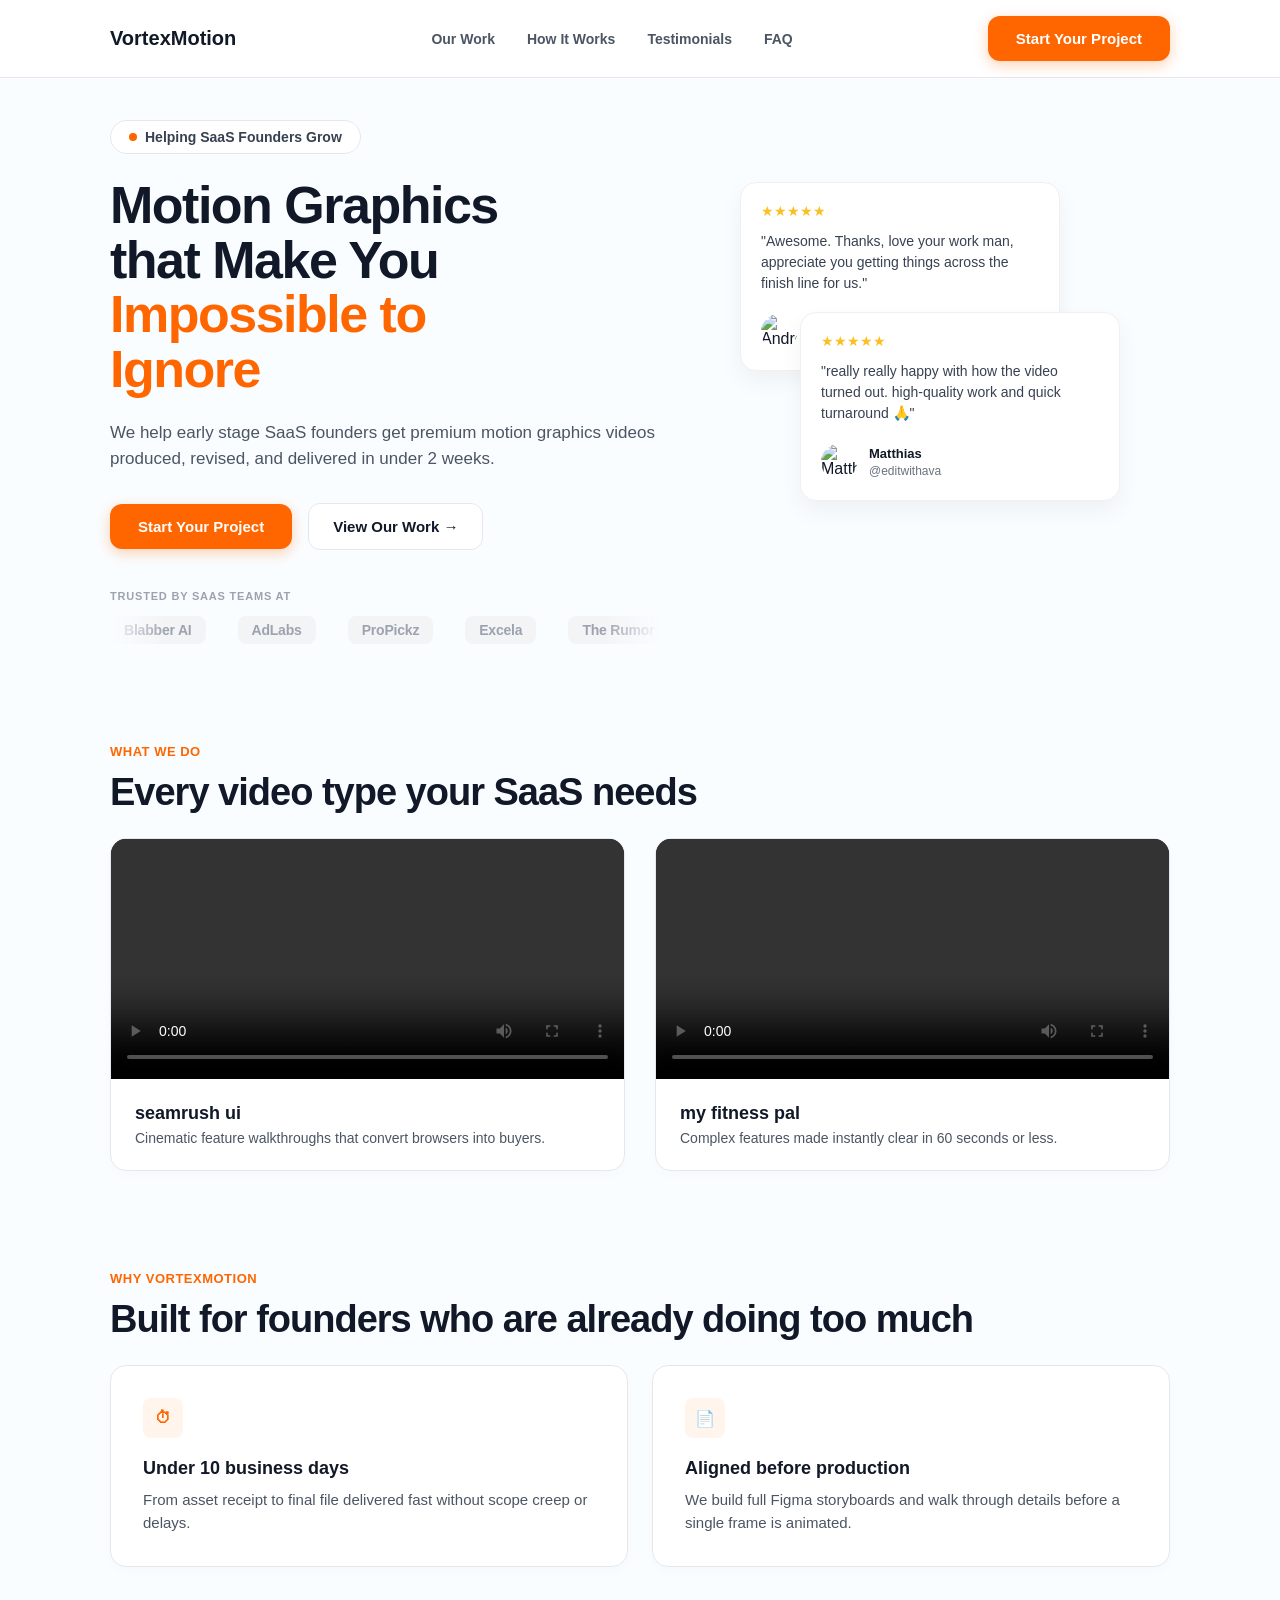
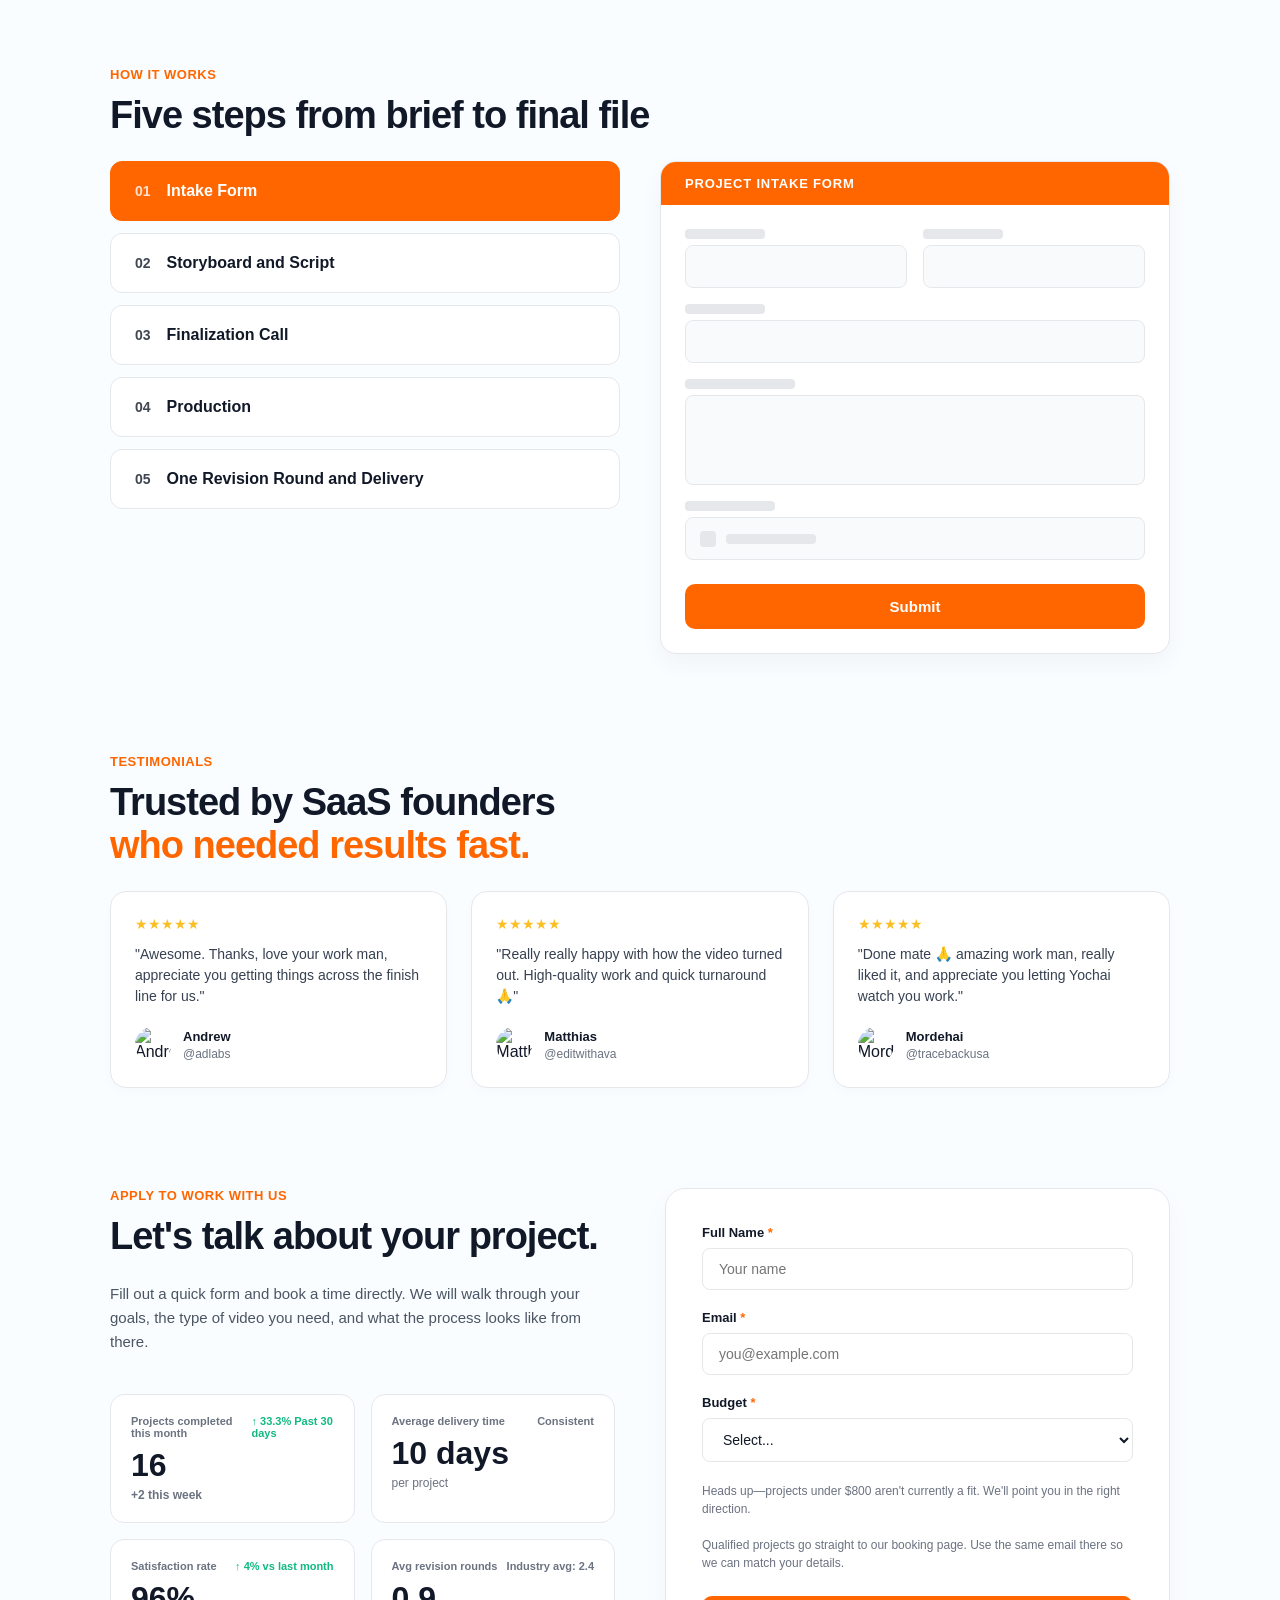
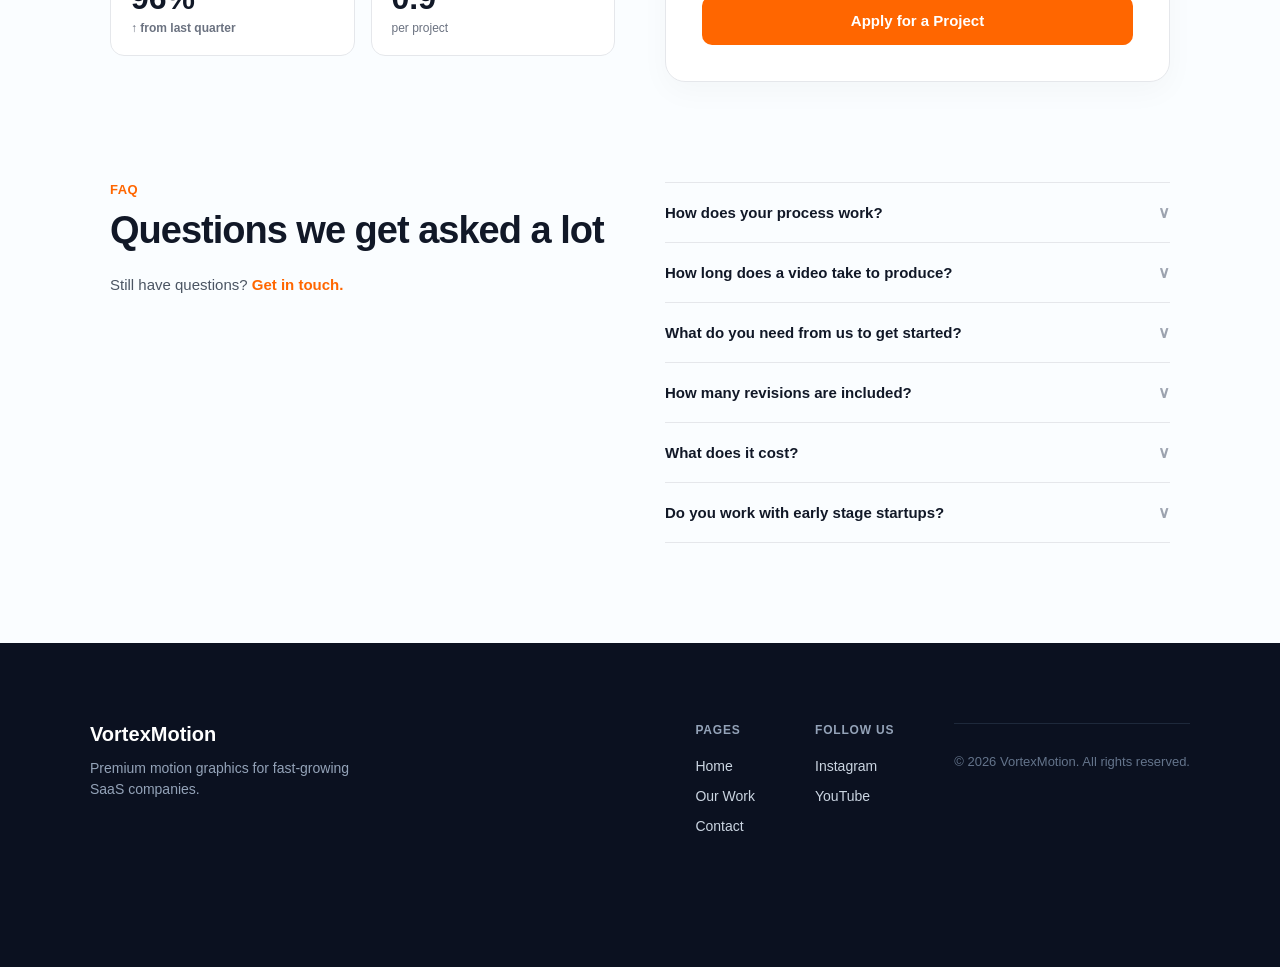
==== index.html @ 028ec5da "Add files via upload" ====
<!DOCTYPE html>
<html lang="en">
<head>
  <meta charset="UTF-8" />
  <meta name="viewport" content="width=device-width, initial-scale=1.0" />
  <title>VortexMotion - Premium SaaS Motion Graphics</title>

  <style>
    * {
      box-sizing: border-box;
      margin: 0;
      padding: 0;
    }

    html {
      scroll-behavior: smooth;
    }

    body {
      font-family: -apple-system, BlinkMacSystemFont, "Segoe UI", Roboto, Helvetica, Arial, sans-serif;
      background-color: #fafdff;
      color: #111827;
      padding-top: 80px;
    }

    /* HEADER & NAVIGATION */
    header {
      position: fixed;
      top: 0;
      left: 0;
      width: 100%;
      background: rgba(255, 255, 255, 0.9);
      backdrop-filter: blur(10px);
      border-bottom: 1px solid #e5e7eb;
      z-index: 1000;
    }

    .header-container {
      max-width: 1100px;
      margin: 0 auto;
      padding: 16px 20px;
      display: flex;
      align-items: center;
      justify-content: space-between;
    }

    .logo {
      font-size: 20px;
      font-weight: 800;
      color: #111827;
      text-decoration: none;
    }

    .nav-links {
      display: flex;
      gap: 32px;
      list-style: none;
    }

    .nav-links a {
      text-decoration: none;
      color: #4b5563;
      font-size: 14px;
      font-weight: 600;
      transition: color 0.2s;
    }

    .nav-links a:hover {
      color: #FF6600;
    }

    .wrapper {
      max-width: 1100px;
      margin: 0 auto;
      padding: 40px 20px 0 20px;
      display: flex;
      flex-direction: column;
      gap: 100px;
    }

    section {
      width: 100%;
    }

    /* HERO SECTION */
    .hero-container {
      display: flex;
      align-items: center;
      justify-content: space-between;
      gap: 40px;
      width: 100%;
    }

    .hero-left {
      max-width: 550px;
    }

    .badge {
      display: inline-flex;
      align-items: center;
      gap: 8px;
      background-color: #ffffff;
      border: 1px solid #e5e7eb;
      padding: 8px 18px;
      border-radius: 50px;
      font-size: 14px;
      font-weight: 600;
      color: #374151;
      margin-bottom: 24px;
    }

    .badge-dot {
      width: 8px;
      height: 8px;
      background-color: #FF6600;
      border-radius: 50%;
    }

    h1 {
      font-size: 52px;
      font-weight: 800;
      line-height: 1.05;
      letter-spacing: -1.5px;
      margin-bottom: 24px;
    }

    .highlight-orange {
      color: #FF6600;
      display: block;
    }

    .subtitle {
      font-size: 17px;
      line-height: 1.5;
      color: #4b5563;
      margin-bottom: 32px;
    }

    .hero-buttons {
      display: flex;
      align-items: center;
      gap: 16px;
      margin-bottom: 40px;
    }

    .btn-primary {
      background-color: #FF6600;
      color: #ffffff;
      font-weight: 700;
      font-size: 15px;
      padding: 14px 28px;
      border-radius: 12px;
      border: none;
      cursor: pointer;
      transition: background-color 0.2s, transform 0.1s;
      box-shadow: 0 4px 14px rgba(255, 102, 0, 0.3);
      text-decoration: none;
      display: inline-block;
    }

    .btn-primary:hover {
      background-color: #e65c00;
    }

    .btn-secondary {
      background-color: #ffffff;
      color: #111827;
      font-weight: 700;
      font-size: 15px;
      padding: 14px 24px;
      border-radius: 12px;
      border: 1px solid #e5e7eb;
      cursor: pointer;
      display: inline-flex;
      align-items: center;
      gap: 8px;
      text-decoration: none;
      transition: background-color 0.2s;
    }

    .btn-secondary:hover {
      background-color: #f9fafb;
    }

    /* ANIMATED CLIENT LOGOS MARQUEE */
    .client-logos {
      display: flex;
      flex-direction: column;
      gap: 14px;
      width: 100%;
      overflow: hidden;
    }

    .client-logos-tag {
      font-size: 11px;
      font-weight: 800;
      text-transform: uppercase;
      letter-spacing: 0.8px;
      color: #9ca3af;
    }

    .marquee-container {
      width: 100%;
      overflow: hidden;
      white-space: nowrap;
      position: relative;
      mask-image: linear-gradient(to right, transparent, black 10%, black 90%, transparent);
      -webkit-mask-image: linear-gradient(to right, transparent, black 10%, black 90%, transparent);
    }

    .marquee-track {
      display: inline-flex;
      align-items: center;
      gap: 32px;
      animation: marqueeScroll 20s linear infinite;
    }

    .marquee-track span {
      font-weight: 700;
      color: #9ca3af;
      font-size: 14px;
      background: #f3f4f6;
      padding: 6px 14px;
      border-radius: 8px;
      letter-spacing: -0.2px;
      cursor: default;
      transition: color 0.2s;
    }

    .marquee-track span:hover {
      color: #111827;
    }

    @keyframes marqueeScroll {
      0% { transform: translateX(0); }
      100% { transform: translateX(-50%); }
    }

    .hero-right {
      position: relative;
      width: 450px;
      height: 400px;
    }

    .hero-review-card {
      background: #ffffff;
      padding: 20px;
      border-radius: 16px;
      box-shadow: 0 10px 25px rgba(0, 0, 0, 0.05);
      border: 1px solid #f0f0f0;
      width: 320px;
      position: absolute;
    }

    .card-top {
      top: 0;
      left: 20px;
      z-index: 1;
    }

    .card-middle {
      top: 130px;
      left: 80px;
      z-index: 2;
    }

    .section-tag {
      font-size: 13px;
      font-weight: 700;
      text-transform: uppercase;
      letter-spacing: 0.5px;
      color: #FF6600;
      margin-bottom: 12px;
    }

    .section-title {
      font-size: 38px;
      font-weight: 800;
      letter-spacing: -1px;
      color: #111827;
      margin-bottom: 24px;
    }

    /* SECTION 1: VIDEO GRID */
    .video-grid {
      display: grid;
      grid-template-columns: 1fr 1fr;
      gap: 30px;
    }

    .video-card {
      background: #ffffff;
      border: 1px solid #e5e7eb;
      border-radius: 16px;
      overflow: hidden;
      box-shadow: 0 4px 12px rgba(0, 0, 0, 0.02);
    }

    .video-player {
      width: 100%;
      height: 240px;
      object-fit: cover;
      display: block;
      background-color: #000;
    }

    .video-info {
      padding: 24px;
    }

    .video-info h3 {
      font-size: 18px;
      font-weight: 700;
      margin-bottom: 6px;
    }

    .video-info p {
      font-size: 14px;
      color: #4b5563;
    }

    /* SECTION 2: BUILT FOR FOUNDERS */
    .features-grid {
      display: grid;
      grid-template-columns: 1fr 1fr;
      gap: 24px;
    }

    .feature-card {
      background: #ffffff;
      border: 1px solid #e5e7eb;
      border-radius: 16px;
      padding: 32px;
      box-shadow: 0 4px 12px rgba(0, 0, 0, 0.02);
    }

    .feature-icon {
      width: 40px;
      height: 40px;
      background: #fff5ed;
      color: #FF6600;
      border-radius: 8px;
      display: flex;
      align-items: center;
      justify-content: center;
      margin-bottom: 20px;
      font-weight: bold;
    }

    .feature-card h3 {
      font-size: 18px;
      font-weight: 700;
      margin-bottom: 10px;
    }

    .feature-card p {
      font-size: 15px;
      color: #4b5563;
      line-height: 1.5;
    }

    /* SECTION 3: FIVE STEPS */
    .steps-container {
      display: grid;
      grid-template-columns: 1fr 1fr;
      gap: 40px;
      align-items: start;
    }

    .step-item {
      background: #ffffff;
      border: 1px solid #e5e7eb;
      padding: 20px 24px;
      border-radius: 12px;
      margin-bottom: 12px;
      display: flex;
      align-items: center;
      gap: 16px;
      font-weight: 600;
    }

    .step-item.active {
      background: #FF6600;
      color: #ffffff;
      border-color: #FF6600;
    }

    .step-num {
      font-size: 14px;
      opacity: 0.8;
    }

    /* INTAKE FORM STYLING */
    .form-box {
      background: #ffffff;
      border: 1px solid #e5e7eb;
      border-radius: 16px;
      overflow: hidden;
      box-shadow: 0 10px 25px rgba(0, 0, 0, 0.04);
    }

    .form-box-header {
      background-color: #FF6600;
      color: #ffffff;
      padding: 14px 24px;
      font-size: 13px;
      font-weight: 800;
      text-transform: uppercase;
      letter-spacing: 0.8px;
    }

    .form-box-body {
      padding: 24px;
      display: flex;
      flex-direction: column;
      gap: 16px;
    }

    .form-row-2col {
      display: grid;
      grid-template-columns: 1fr 1fr;
      gap: 16px;
    }

    .form-field {
      display: flex;
      flex-direction: column;
      gap: 6px;
    }

    .form-label-skeleton {
      width: 80px;
      height: 10px;
      background-color: #e5e7eb;
      border-radius: 4px;
    }

    .form-input-styled {
      width: 100%;
      height: 43px;
      border: 1px solid #e5e7eb;
      border-radius: 8px;
      background-color: #f8fafc;
    }

    .form-textarea-styled {
      width: 100%;
      height: 90px;
      border: 1px solid #e5e7eb;
      border-radius: 8px;
      background-color: #f8fafc;
    }

    .form-checkbox-row {
      display: flex;
      align-items: center;
      gap: 10px;
      background-color: #f8fafc;
      border: 1px solid #e5e7eb;
      padding: 0 14px;
      height: 43px;
      border-radius: 8px;
    }

    .form-box .submit-btn {
      width: 100%;
      background: #FF6600;
      color: #ffffff;
      border: none;
      padding: 14px;
      border-radius: 10px;
      font-weight: 700;
      font-size: 15px;
      cursor: pointer;
      transition: background 0.2s;
      margin-top: 8px;
    }

    .form-box .submit-btn:hover {
      background: #e65c00;
    }

    /* SECTION 4: TESTIMONIALS */
    .testimonials-grid {
      display: grid;
      grid-template-columns: repeat(3, 1fr);
      gap: 24px;
    }

    .testimonial-card {
      background: #ffffff;
      border: 1px solid #e5e7eb;
      border-radius: 16px;
      padding: 24px;
      box-shadow: 0 4px 12px rgba(0, 0, 0, 0.02);
    }

    .stars {
      color: #fbbf24;
      margin-bottom: 12px;
      font-size: 14px;
    }

    .quote-text {
      font-size: 14px;
      color: #374151;
      line-height: 1.5;
      margin-bottom: 20px;
    }

    .user-info {
      display: flex;
      align-items: center;
      gap: 12px;
    }

    .avatar {
      width: 36px;
      height: 36px;
      border-radius: 50%;
      object-fit: cover;
    }

    .user-details h4 {
      font-size: 13px;
      font-weight: 700;
      color: #111827;
    }

    .user-details span {
      font-size: 12px;
      color: #6b7280;
    }

    /* SECTION 5: APPLY / WORK WITH US */
    .apply-section {
      display: grid;
      grid-template-columns: 1fr 1fr;
      gap: 50px;
      align-items: start;
    }

    .apply-left-desc {
      font-size: 15px;
      color: #4b5563;
      line-height: 1.6;
      margin-bottom: 40px;
    }

    .stats-grid {
      display: grid;
      grid-template-columns: 1fr 1fr;
      gap: 16px;
    }

    .stat-card {
      background: #ffffff;
      border: 1px solid #e5e7eb;
      border-radius: 14px;
      padding: 20px;
    }

    .stat-header {
      display: flex;
      justify-content: space-between;
      font-size: 11px;
      color: #6b7280;
      font-weight: 600;
      margin-bottom: 8px;
    }

    .stat-green {
      color: #10b981;
      font-weight: 700;
    }

    .stat-value {
      font-size: 32px;
      font-weight: 800;
      color: #111827;
      margin-bottom: 4px;
    }

    .stat-sub {
      font-size: 12px;
      color: #6b7280;
    }

    .apply-card {
      background: #ffffff;
      border: 1px solid #e5e7eb;
      border-radius: 20px;
      padding: 36px;
      box-shadow: 0 10px 30px rgba(0, 0, 0, 0.03);
    }

    .form-group {
      margin-bottom: 20px;
    }

    .form-group label {
      display: block;
      font-size: 13px;
      font-weight: 700;
      margin-bottom: 8px;
      color: #111827;
    }

    .form-group label span {
      color: #FF6600;
    }

    .form-control {
      width: 100%;
      padding: 12px 16px;
      border: 1px solid #e5e7eb;
      border-radius: 8px;
      font-size: 14px;
      outline: none;
      background: #ffffff;
      color: #111827;
      transition: border-color 0.2s, background-color 0.2s;
    }

    .form-control:focus {
      border-color: #FF6600;
    }

    .form-control.input-error {
      border-color: #ef4444 !important;
      background-color: #fef2f2;
    }

    .error-text {
      color: #ef4444;
      font-size: 12px;
      font-weight: 600;
      margin-top: 6px;
      display: none;
    }

    .form-notice {
      font-size: 12px;
      color: #6b7280;
      line-height: 1.5;
      margin-bottom: 24px;
    }

    .apply-btn {
      width: 100%;
      background: #FF6600;
      color: #ffffff;
      border: none;
      padding: 16px;
      border-radius: 10px;
      font-size: 15px;
      font-weight: 700;
      cursor: pointer;
      transition: background 0.2s;
    }

    .apply-btn:hover {
      background: #e65c00;
    }

    /* SECTION 6: FAQ ACCORDION STYLES */
    .faq-container {
      display: grid;
      grid-template-columns: 1fr 1fr;
      gap: 50px;
      align-items: start;
    }

    .faq-left p {
      font-size: 15px;
      color: #4b5563;
    }

    .faq-left a {
      color: #FF6600;
      text-decoration: none;
      font-weight: 700;
    }

    .faq-list {
      display: flex;
      flex-direction: column;
      border-top: 1px solid #e5e7eb;
    }

    .faq-item {
      border-bottom: 1px solid #e5e7eb;
      padding: 20px 0;
    }

    .faq-question {
      display: flex;
      justify-content: space-between;
      align-items: center;
      cursor: pointer;
      font-weight: 700;
      font-size: 15px;
      color: #111827;
      user-select: none;
      transition: color 0.2s ease;
    }

    .faq-question:hover {
      color: #FF6600;
    }

    .faq-icon {
      color: #9ca3af;
      font-size: 16px;
      transition: transform 0.3s ease, color 0.2s ease;
      display: inline-block;
    }

    .faq-item.active .faq-icon {
      transform: rotate(180deg);
      color: #FF6600;
    }

    .faq-answer {
      max-height: 0;
      overflow: hidden;
      transition: max-height 0.35s cubic-bezier(0, 1, 0, 1), padding 0.35s ease;
      font-size: 14px;
      line-height: 1.6;
      color: #4b5563;
    }

    .faq-item.active .faq-answer {
      max-height: 500px;
      padding-top: 14px;
      transition: max-height 0.35s cubic-bezier(0.5, 0, 0.5, 1), padding 0.35s ease;
    }

    /* MODAL OVERLAY & POPUP */
    .modal-overlay {
      position: fixed;
      top: 0;
      left: 0;
      width: 100vw;
      height: 100vh;
      background: rgba(0, 0, 0, 0.5);
      backdrop-filter: blur(4px);
      display: flex;
      align-items: center;
      justify-content: center;
      z-index: 9999;
      opacity: 0;
      pointer-events: none;
      transition: opacity 0.3s ease;
    }

    .modal-overlay.active {
      opacity: 1;
      pointer-events: auto;
    }

    .modal-card {
      background: #ffffff;
      border-radius: 20px;
      width: 90%;
      max-width: 480px;
      padding: 32px;
      box-shadow: 0 20px 40px rgba(0, 0, 0, 0.15);
      position: relative;
      transform: translateY(20px);
      transition: transform 0.3s ease;
      max-height: 90vh;
      overflow-y: auto;
    }

    .modal-overlay.active .modal-card {
      transform: translateY(0);
    }

    .modal-header {
      display: flex;
      justify-content: space-between;
      align-items: center;
      margin-bottom: 24px;
    }

    .modal-header h3 {
      font-size: 22px;
      font-weight: 800;
      color: #111827;
    }

    .modal-close-btn {
      background: none;
      border: none;
      font-size: 24px;
      color: #9ca3af;
      cursor: pointer;
      padding: 4px;
      line-height: 1;
      transition: color 0.2s;
    }

    .modal-close-btn:hover {
      color: #111827;
    }

    /* FOOTER */
    footer {
      background: #0b1120;
      color: #ffffff;
      padding: 80px 20px 40px 20px;
      margin-top: 100px;
    }

    .footer-wrapper {
      max-width: 1100px;
      margin: 0 auto;
      display: flex;
      justify-content: space-between;
      margin-bottom: 80px;
    }

    .footer-brand h3 {
      font-size: 20px;
      font-weight: 800;
      margin-bottom: 12px;
    }

    .footer-brand p {
      color: #94a3b8;
      font-size: 14px;
      max-width: 280px;
      line-height: 1.5;
    }

    .footer-links-group {
      display: flex;
      gap: 60px;
    }

    .footer-col h4 {
      font-size: 12px;
      font-weight: 700;
      text-transform: uppercase;
      letter-spacing: 0.8px;
      color: #94a3b8;
      margin-bottom: 20px;
    }

    .footer-col ul {
      list-style: none;
    }

    .footer-col ul li {
      margin-bottom: 12px;
    }

    .footer-col ul li a {
      color: #cbd5e1;
      text-decoration: none;
      font-size: 14px;
      transition: color 0.2s;
    }

    .footer-col ul li a:hover {
      color: #FF6600;
    }

    .footer-bottom {
      max-width: 1100px;
      margin: 0 auto;
      padding-top: 30px;
      border-top: 1px solid #1e293b;
      display: flex;
      justify-content: space-between;
      font-size: 13px;
      color: #64748b;
    }

    /* FADE-UP ANIMATION CLASSES */
    .fade-up {
      opacity: 0;
      transform: translateY(30px);
      transition: opacity 0.6s cubic-bezier(0.16, 1, 0.3, 1), transform 0.6s cubic-bezier(0.16, 1, 0.3, 1);
      will-change: opacity, transform;
    }

    .fade-up.visible {
      opacity: 1;
      transform: translateY(0);
    }
  </style>
</head>
<body>

  <!-- HEADER NAVBAR -->
  <header>
    <div class="header-container">
      <a href="index.html" class="logo">VortexMotion</a>
      <ul class="nav-links">
        <li><a href="work.html">Our Work</a></li>
        <li><a href="#how-it-works">How It Works</a></li>
        <li><a href="#testimonials">Testimonials</a></li>
        <li><a href="#faq">FAQ</a></li>
      </ul>
      <button class="btn-primary modal-trigger" type="button">Start Your Project</button>
    </div>
  </header>

  <div class="wrapper">

    <!-- HERO SECTION -->
    <div class="hero-container fade-up">
      <div class="hero-left">
        <div class="badge">
          <span class="badge-dot"></span>
          <span>Helping SaaS Founders Grow</span>
        </div>

        <h1>
          Motion Graphics<br />
          that Make You<br />
          <span class="highlight-orange">Impossible to<br />Ignore</span>
        </h1>

        <p class="subtitle">
          We help early stage SaaS founders get premium motion graphics videos produced, revised, and delivered in under 2 weeks.
        </p>

        <div class="hero-buttons">
          <button class="btn-primary modal-trigger" type="button">Start Your Project</button>
          <a href="#work" class="btn-secondary">View Our Work &rarr;</a>
        </div>

        <div class="client-logos">
          <div class="client-logos-tag">Trusted by SaaS teams at</div>
          <div class="marquee-container">
            <div class="marquee-track">
              <span>Blabber AI</span>
              <span>AdLabs</span>
              <span>ProPickz</span>
              <span>Excela</span>
              <span>The Rumor</span>
              <span>Edit With Ava</span>
              <span>Trade Work SaaS</span>
              <span>Engain.io</span>
              <span>Blabber AI</span>
              <span>AdLabs</span>
              <span>ProPickz</span>
              <span>Excela</span>
              <span>The Rumor</span>
              <span>Edit With Ava</span>
              <span>Trade Work SaaS</span>
              <span>Engain.io</span>
            </div>
          </div>
        </div>
      </div>

      <div class="hero-right">
        <div class="hero-review-card card-top">
          <div class="stars">★★★★★</div>
          <p class="quote-text">"Awesome. Thanks, love your work man, appreciate you getting things across the finish line for us."</p>
          <div class="user-info">
            <img src="https://i.pravatar.cc/100?img=33" alt="Andrew" class="avatar" />
            <div class="user-details">
              <h4>Andrew</h4>
              <span>@adlabs</span>
            </div>
          </div>
        </div>

        <div class="hero-review-card card-middle">
          <div class="stars">★★★★★</div>
          <p class="quote-text">"really really happy with how the video turned out. high-quality work and quick turnaround 🙏"</p>
          <div class="user-info">
            <img src="https://i.pravatar.cc/100?img=12" alt="Matthias" class="avatar" />
            <div class="user-details">
              <h4>Matthias</h4>
              <span>@editwithava</span>
            </div>
          </div>
        </div>
      </div>
    </div>

    <!-- SECTION 1: EVERY VIDEO TYPE -->
    <section id="work" class="fade-up">
      <div class="section-tag">What We Do</div>
      <h2 class="section-title">Every video type your SaaS needs</h2>
      
      <div class="video-grid">
        <div class="video-card">
          <video class="video-player" controls preload="metadata" loop playsinline>
            <source src="Desktop/seam rush final.mp4" type="video/mp4" />
            Your browser does not support video elements.
          </video>
          <div class="video-info">
            <h3>seamrush ui</h3>
            <p>Cinematic feature walkthroughs that convert browsers into buyers.</p>
          </div>
        </div>

        <div class="video-card">
          <video class="video-player" controls preload="metadata" loop playsinline>
            <source src="Desktop/myfitnesspal final.mp4" type="video/mp4" />
            Your browser does not support video elements.
          </video>
          <div class="video-info">
            <h3>my fitness pal</h3>
            <p>Complex features made instantly clear in 60 seconds or less.</p>
          </div>
        </div>
      </div>
    </section>

    <!-- SECTION 2: BUILT FOR FOUNDERS -->
    <section class="fade-up">
      <div class="section-tag">Why VortexMotion</div>
      <h2 class="section-title">Built for founders who are already doing too much</h2>

      <div class="features-grid">
        <div class="feature-card">
          <div class="feature-icon">⏱</div>
          <h3>Under 10 business days</h3>
          <p>From asset receipt to final file delivered fast without scope creep or delays.</p>
        </div>
        <div class="feature-card">
          <div class="feature-icon">📄</div>
          <h3>Aligned before production</h3>
          <p>We build full Figma storyboards and walk through details before a single frame is animated.</p>
        </div>
      </div>
    </section>

    <!-- SECTION 3: FIVE STEPS -->
    <section id="how-it-works" class="fade-up">
      <div class="section-tag">How It Works</div>
      <h2 class="section-title">Five steps from brief to final file</h2>

      <div class="steps-container">
        <div class="steps-list">
          <div class="step-item active">
            <span class="step-num">01</span>
            <span>Intake Form</span>
          </div>
          <div class="step-item">
            <span class="step-num">02</span>
            <span>Storyboard and Script</span>
          </div>
          <div class="step-item">
            <span class="step-num">03</span>
            <span>Finalization Call</span>
          </div>
          <div class="step-item">
            <span class="step-num">04</span>
            <span>Production</span>
          </div>
          <div class="step-item">
            <span class="step-num">05</span>
            <span>One Revision Round and Delivery</span>
          </div>
        </div>

        <!-- WIREFRAME INTAKE FORM -->
        <div class="form-box">
          <div class="form-box-header">Project Intake Form</div>
          
          <div class="form-box-body">
            <div class="form-row-2col">
              <div class="form-field">
                <div class="form-label-skeleton"></div>
                <div class="form-input-styled"></div>
              </div>
              <div class="form-field">
                <div class="form-label-skeleton"></div>
                <div class="form-input-styled"></div>
              </div>
            </div>

            <div class="form-field">
              <div class="form-label-skeleton"></div>
              <div class="form-input-styled"></div>
            </div>

            <div class="form-field">
              <div class="form-label-skeleton" style="width: 110px;"></div>
              <div class="form-textarea-styled"></div>
            </div>

            <div class="form-field">
              <div class="form-label-skeleton" style="width: 90px;"></div>
              <div class="form-checkbox-row">
                <div style="width: 16px; height: 16px; background-color: #e5e7eb; border-radius: 4px;"></div>
                <div class="form-label-skeleton" style="width: 90px;"></div>
              </div>
            </div>

            <button class="submit-btn" type="button">Submit</button>
          </div>
        </div>
      </div>
    </section>

    <!-- SECTION 4: TESTIMONIALS -->
    <section id="testimonials" class="fade-up">
      <div class="section-tag">Testimonials</div>
      <h2 class="section-title">Trusted by SaaS founders <br><span style="color: #FF6600;">who needed results fast.</span></h2>

      <div class="testimonials-grid">
        <div class="testimonial-card">
          <div class="stars">★★★★★</div>
          <p class="quote-text">"Awesome. Thanks, love your work man, appreciate you getting things across the finish line for us."</p>
          <div class="user-info">
            <img src="https://i.pravatar.cc/100?img=33" alt="Andrew" class="avatar" />
            <div class="user-details">
              <h4>Andrew</h4>
              <span>@adlabs</span>
            </div>
          </div>
        </div>

        <div class="testimonial-card">
          <div class="stars">★★★★★</div>
          <p class="quote-text">"Really really happy with how the video turned out. High-quality work and quick turnaround 🙏"</p>
          <div class="user-info">
            <img src="https://i.pravatar.cc/100?img=12" alt="Matthias" class="avatar" />
            <div class="user-details">
              <h4>Matthias</h4>
              <span>@editwithava</span>
            </div>
          </div>
        </div>

        <div class="testimonial-card">
          <div class="stars">★★★★★</div>
          <p class="quote-text">"Done mate 🙏 amazing work man, really liked it, and appreciate you letting Yochai watch you work."</p>
          <div class="user-info">
            <img src="https://i.pravatar.cc/100?img=60" alt="Mordehai" class="avatar" />
            <div class="user-details">
              <h4>Mordehai</h4>
              <span>@tracebackusa</span>
            </div>
          </div>
        </div>
      </div>
    </section>

    <!-- SECTION 5: APPLY / WORK WITH US -->
    <section id="apply" class="fade-up">
      <div class="apply-section">
        <div class="apply-left">
          <div class="section-tag">Apply to work with us</div>
          <h2 class="section-title">Let's talk about your project.</h2>
          <p class="apply-left-desc">
            Fill out a quick form and book a time directly. We will walk through your goals, the type of video you need, and what the process looks like from there.
          </p>

          <div class="stats-grid">
            <div class="stat-card">
              <div class="stat-header">
                <span>Projects completed this month</span>
                <span class="stat-green">↑ 33.3% Past 30 days</span>
              </div>
              <div class="stat-value">16</div>
              <div class="stat-sub stat-green">+2 this week</div>
            </div>

            <div class="stat-card">
              <div class="stat-header">
                <span>Average delivery time</span>
                <span>Consistent</span>
              </div>
              <div class="stat-value">10 days</div>
              <div class="stat-sub">per project</div>
            </div>

            <div class="stat-card">
              <div class="stat-header">
                <span>Satisfaction rate</span>
                <span class="stat-green">↑ 4% vs last month</span>
              </div>
              <div class="stat-value">96%</div>
              <div class="stat-sub stat-green">↑ from last quarter</div>
            </div>

            <div class="stat-card">
              <div class="stat-header">
                <span>Avg revision rounds</span>
                <span>Industry avg: 2.4</span>
              </div>
              <div class="stat-value">0.9</div>
              <div class="stat-sub">per project</div>
            </div>
          </div>
        </div>

        <div class="apply-card">
          <form class="apply-form" novalidate>
            <div class="form-group">
              <label>Full Name <span>*</span></label>
              <input type="text" class="form-control name-input" placeholder="Your name" />
              <div class="error-text name-error">Please enter your full name.</div>
            </div>

            <div class="form-group">
              <label>Email <span>*</span></label>
              <input type="email" class="form-control email-input" placeholder="you@example.com" />
              <div class="error-text email-error">Please type a valid e-mail.</div>
            </div>

            <div class="form-group">
              <label>Budget <span>*</span></label>
              <select class="form-control budget-input">
                <option value="">Select...</option>
                <option value="under-800">Less than $800</option>
                <option value="800-1500">$800–$1,500</option>
                <option value="1500-3000">$1,500–$3,000</option>
                <option value="3000-4500">$3,000–$4,500</option>
                <option value="4500+">$4,500+</option>
              </select>
              <div class="error-text budget-error">Please select a budget range.</div>
            </div>

            <p class="form-notice">
              Heads up—projects under $800 aren't currently a fit. We'll point you in the right direction.<br /><br />
              Qualified projects go straight to our booking page. Use the same email there so we can match your details.
            </p>

            <button type="submit" class="apply-btn">Apply for a Project</button>
          </form>
        </div>
      </div>
    </section>

    <!-- SECTION 6: ANIMATED FAQ ACCORDION -->
    <section id="faq" class="fade-up">
      <div class="faq-container">
        <div class="faq-left">
          <div class="section-tag">FAQ</div>
          <h2 class="section-title">Questions we get asked a lot</h2>
          <p>Still have questions? <a href="#apply">Get in touch.</a></p>
        </div>

        <div class="faq-list">
          <div class="faq-item">
            <div class="faq-question">
              <span>How does your process work?</span>
              <span class="faq-icon">∨</span>
            </div>
            <div class="faq-answer">
              After your 50% deposit, we send a structured intake form where you share your brief, brand assets, UI references (Figma links or screenshots), and any inspiration videos. Script is optional at this stage. We then build a full Figma storyboard and refine the script with you. Before production begins, we hop on a short finalization call to confirm everything looks right. We then edit the full video, you get one revision round via Frame.io, and we deliver the final file.
            </div>
          </div>

          <div class="faq-item">
            <div class="faq-question">
              <span>How long does a video take to produce?</span>
              <span class="faq-icon">∨</span>
            </div>
            <div class="faq-answer">
              Each video is delivered within 10 business days of receiving your completed assets. Rush delivery in 5 business days is available for an additional flat fee.
            </div>
          </div>

          <div class="faq-item">
            <div class="faq-question">
              <span>What do you need from us to get started?</span>
              <span class="faq-icon">∨</span>
            </div>
            <div class="faq-answer">
              Your brief, brand assets (logo, fonts, colors, brand guidelines), any UI references such as Figma links or screenshots of your product, and inspiration videos that match the style you are after. Script is optional. If you do not have one, we will write it together.
            </div>
          </div>

          <div class="faq-item">
            <div class="faq-question">
              <span>How many revisions are included?</span>
              <span class="faq-icon">∨</span>
            </div>
            <div class="faq-answer">
              One revision round is included on every project. You review the draft via Frame.io and leave timestamped comments. We apply your changes and deliver the final file. Additional revision rounds are available for a flat fee.
            </div>
          </div>

          <div class="faq-item">
            <div class="faq-question">
              <span>What does it cost?</span>
              <span class="faq-icon">∨</span>
            </div>
            <div class="faq-answer">
              Project-based pricing runs from $800 to $5,500 per video depending on complexity and the editor assigned. Retainer plans start at $6,000 per month for four videos per month with priority turnaround. Get in touch for a quote.
            </div>
          </div>

          <div class="faq-item">
            <div class="faq-question">
              <span>Do you work with early stage startups?</span>
              <span class="faq-icon">∨</span>
            </div>
            <div class="faq-answer">
              Yes. We built this service specifically for pre-Series A SaaS companies that need premium looking content without enterprise budgets or long agency timelines.
            </div>
          </div>
        </div>
      </div>
    </section>

  </div>

  <!-- POPUP MODAL -->
  <div class="modal-overlay" id="modalOverlay">
    <div class="modal-card">
      <div class="modal-header">
        <h3>Apply for a Project</h3>
        <button class="modal-close-btn" id="closeModalBtn" type="button">&times;</button>
      </div>

      <form class="apply-form" novalidate>
        <div class="form-group">
          <label>Full Name <span>*</span></label>
          <input type="text" class="form-control name-input" placeholder="Your name" />
          <div class="error-text name-error">Please enter your full name.</div>
        </div>

        <div class="form-group">
          <label>Email <span>*</span></label>
          <input type="email" class="form-control email-input" placeholder="you@example.com" />
          <div class="error-text email-error">Please type a valid e-mail.</div>
        </div>

        <div class="form-group">
          <label>Budget <span>*</span></label>
          <select class="form-control budget-input">
            <option value="">Select...</option>
            <option value="under-800">Less than $800</option>
            <option value="800-1500">$800–$1,500</option>
            <option value="1500-3000">$1,500–$3,000</option>
            <option value="3000-4500">$3,000–$4,500</option>
            <option value="4500+">$4,500+</option>
          </select>
          <div class="error-text budget-error">Please select a budget range.</div>
        </div>

        <p class="form-notice">
          Heads up—projects under $800 aren't currently a fit. We'll point you in the right direction.<br /><br />
          Qualified projects go straight to our booking page. Use the same email there so we can match your details.
        </p>

        <button type="submit" class="apply-btn">Apply for a Project</button>
      </form>
    </div>
  </div>

  <footer>
    <div class="footer-wrapper fade-up">
      <div class="footer-brand">
        <h3>VortexMotion</h3>
        <p>Premium motion graphics for fast-growing SaaS companies.</p>
      </div>

      <div class="footer-links-group">
        <div class="footer-col">
          <h4>PAGES</h4>
          <ul>
            <li><a href="index.html">Home</a></li>
            <li><a href="work.html">Our Work</a></li>
            <li><a href="#apply">Contact</a></li>
          </ul>
        </div>

        <div class="footer-col">
          <h4>FOLLOW US</h4>
          <ul>
            <li><a href="https://www.instagram.com/vortexmotion2/" target="_blank">Instagram</a></li>
            <li><a href="https://www.youtube.com/@vortexmotion1" target="_blank">YouTube</a></li>
          </ul>
        </div>



    <div class="footer-bottom">
      <p>&copy; 2026 VortexMotion. All rights reserved.</p>
    </div>
  </footer>

  <script>
    document.addEventListener("DOMContentLoaded", function () {
      /* Scroll Animations (IntersectionObserver) */
      const observer = new IntersectionObserver((entries) => {
        entries.forEach((entry) => {
          if (entry.isIntersecting) {
            entry.target.classList.add("visible");
          }
        });
      }, { threshold: 0.1 });

      document.querySelectorAll(".fade-up").forEach((el) => observer.observe(el));

      /* Modal Trigger Handlers */
      const modalOverlay = document.getElementById("modalOverlay");
      const closeModalBtn = document.getElementById("closeModalBtn");
      const modalTriggers = document.querySelectorAll(".modal-trigger");

      modalTriggers.forEach((btn) => {
        btn.addEventListener("click", () => {
          modalOverlay.classList.add("active");
        });
      });

      closeModalBtn.addEventListener("click", () => {
        modalOverlay.classList.remove("active");
      });

      modalOverlay.addEventListener("click", (e) => {
        if (e.target === modalOverlay) {
          modalOverlay.classList.remove("active");
        }
      });

      /* FAQ Accordion Expansion Logic */
      const faqItems = document.querySelectorAll(".faq-item");

      faqItems.forEach((item) => {
        const question = item.querySelector(".faq-question");
        question.addEventListener("click", () => {
          const isActive = item.classList.contains("active");

          // Close any open FAQ items first (accordion behavior)
          faqItems.forEach((otherItem) => otherItem.classList.remove("active"));

          // Toggle current FAQ item
          if (!isActive) {
            item.classList.add("active");
          }
        });
      });

      /* Form Validation Logic */
      const emailRegex = /^[^\s@]+@[^\s@]+\.[^\s@]+$/;

      document.querySelectorAll(".apply-form").forEach((form) => {
        form.addEventListener("submit", function (e) {
          e.preventDefault();

          const nameInput = form.querySelector(".name-input");
          const emailInput = form.querySelector(".email-input");
          const budgetInput = form.querySelector(".budget-input");

          const nameError = form.querySelector(".name-error");
          const emailError = form.querySelector(".email-error");
          const budgetError = form.querySelector(".budget-error");

          let isValid = true;

          // Reset status
          nameInput.classList.remove("input-error");
          emailInput.classList.remove("input-error");
          budgetInput.classList.remove("input-error");
          nameError.style.display = "none";
          emailError.style.display = "none";
          budgetError.style.display = "none";

          // Validate Name
          if (!nameInput.value.trim()) {
            nameInput.classList.add("input-error");
            nameError.style.display = "block";
            isValid = false;
          }

          // Validate Email
          if (!emailInput.value.trim() || !emailRegex.test(emailInput.value.trim())) {
            emailInput.classList.add("input-error");
            emailError.textContent = "Please type a valid e-mail.";
            emailError.style.display = "block";
            isValid = false;
          }

          // Validate Budget
          if (!budgetInput.value) {
            budgetInput.classList.add("input-error");
            budgetError.textContent = "Please select a budget range.";
            budgetError.style.display = "block";
            isValid = false;
          } else if (budgetInput.value === "under-800") {
            budgetInput.classList.add("input-error");
            budgetError.textContent = "We're not the right fit for this one.";
            budgetError.style.display = "block";
            isValid = false;
          }

          // If valid and $800+, redirect
          if (isValid) {
            window.location.href = "https://cal.com/vortexmotion/video-edit-launch";
          }
        });
      });
    });
  </script>
</body>
</html>
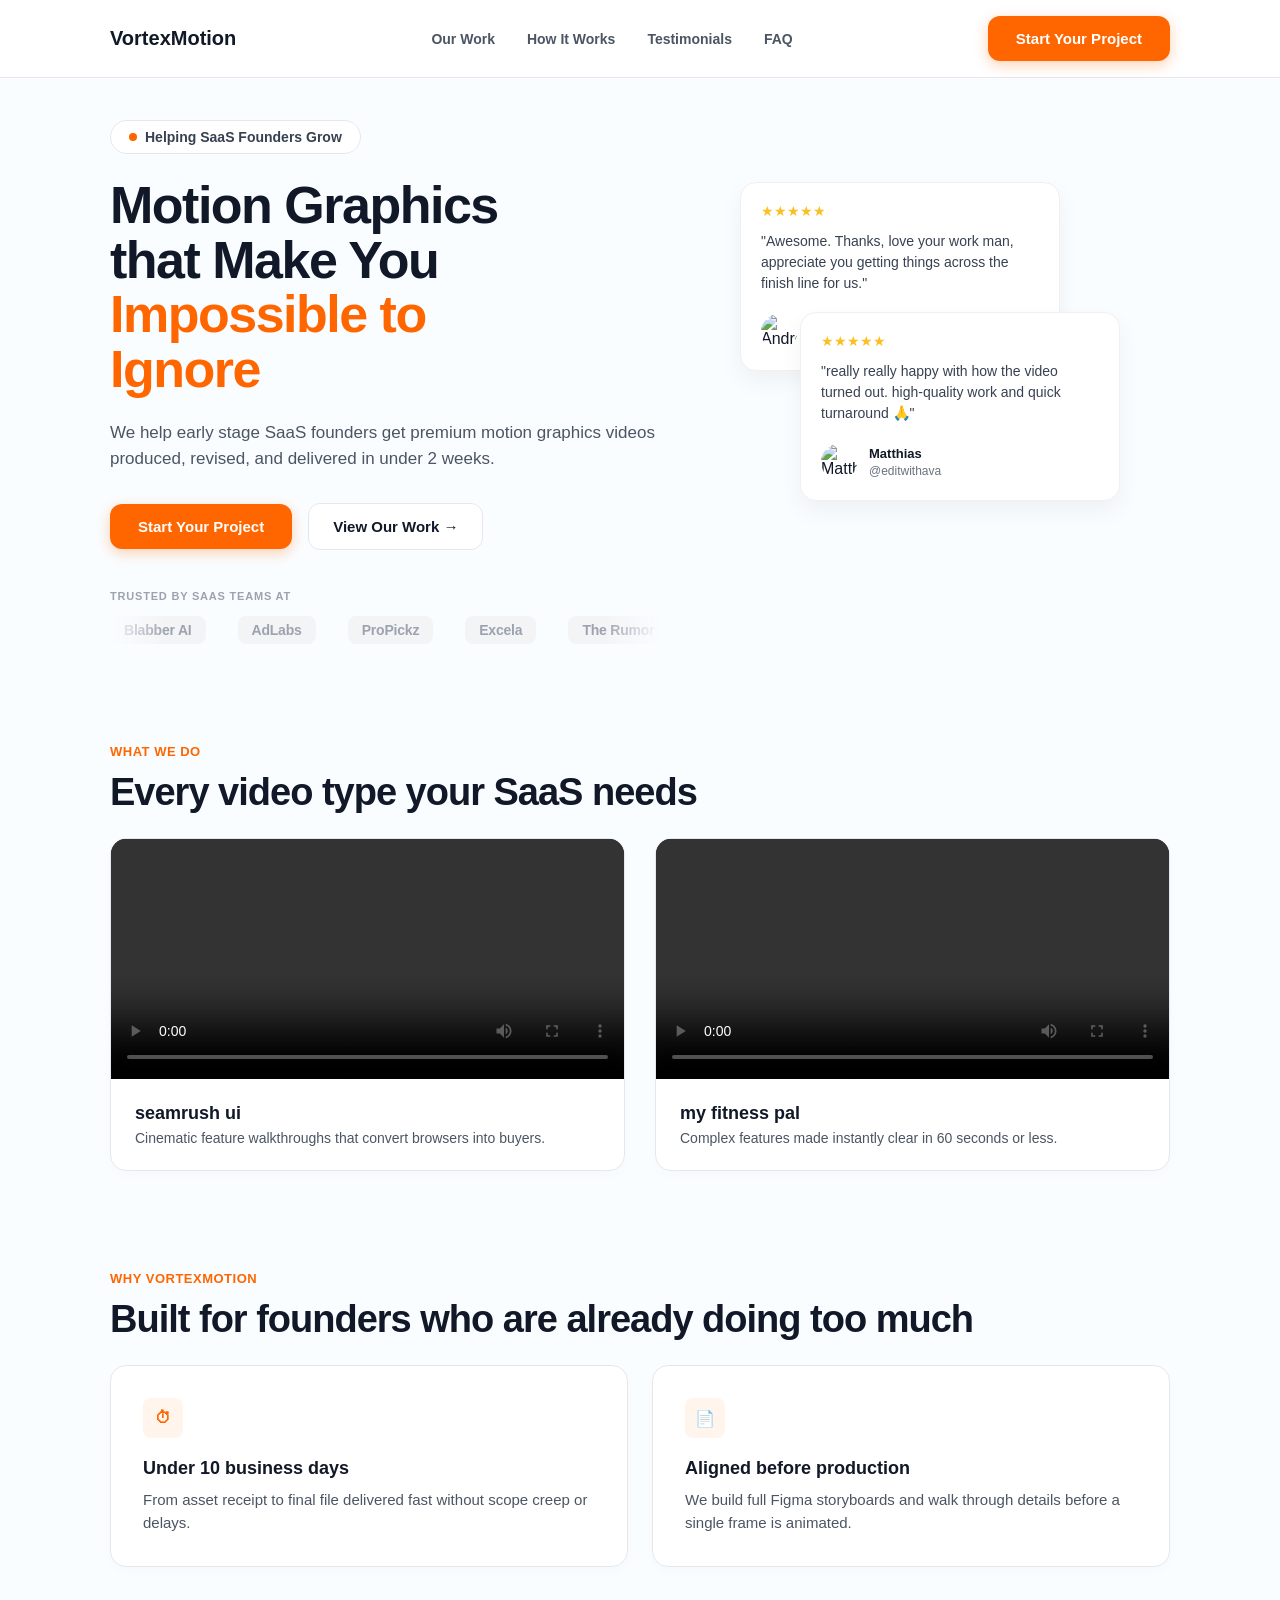
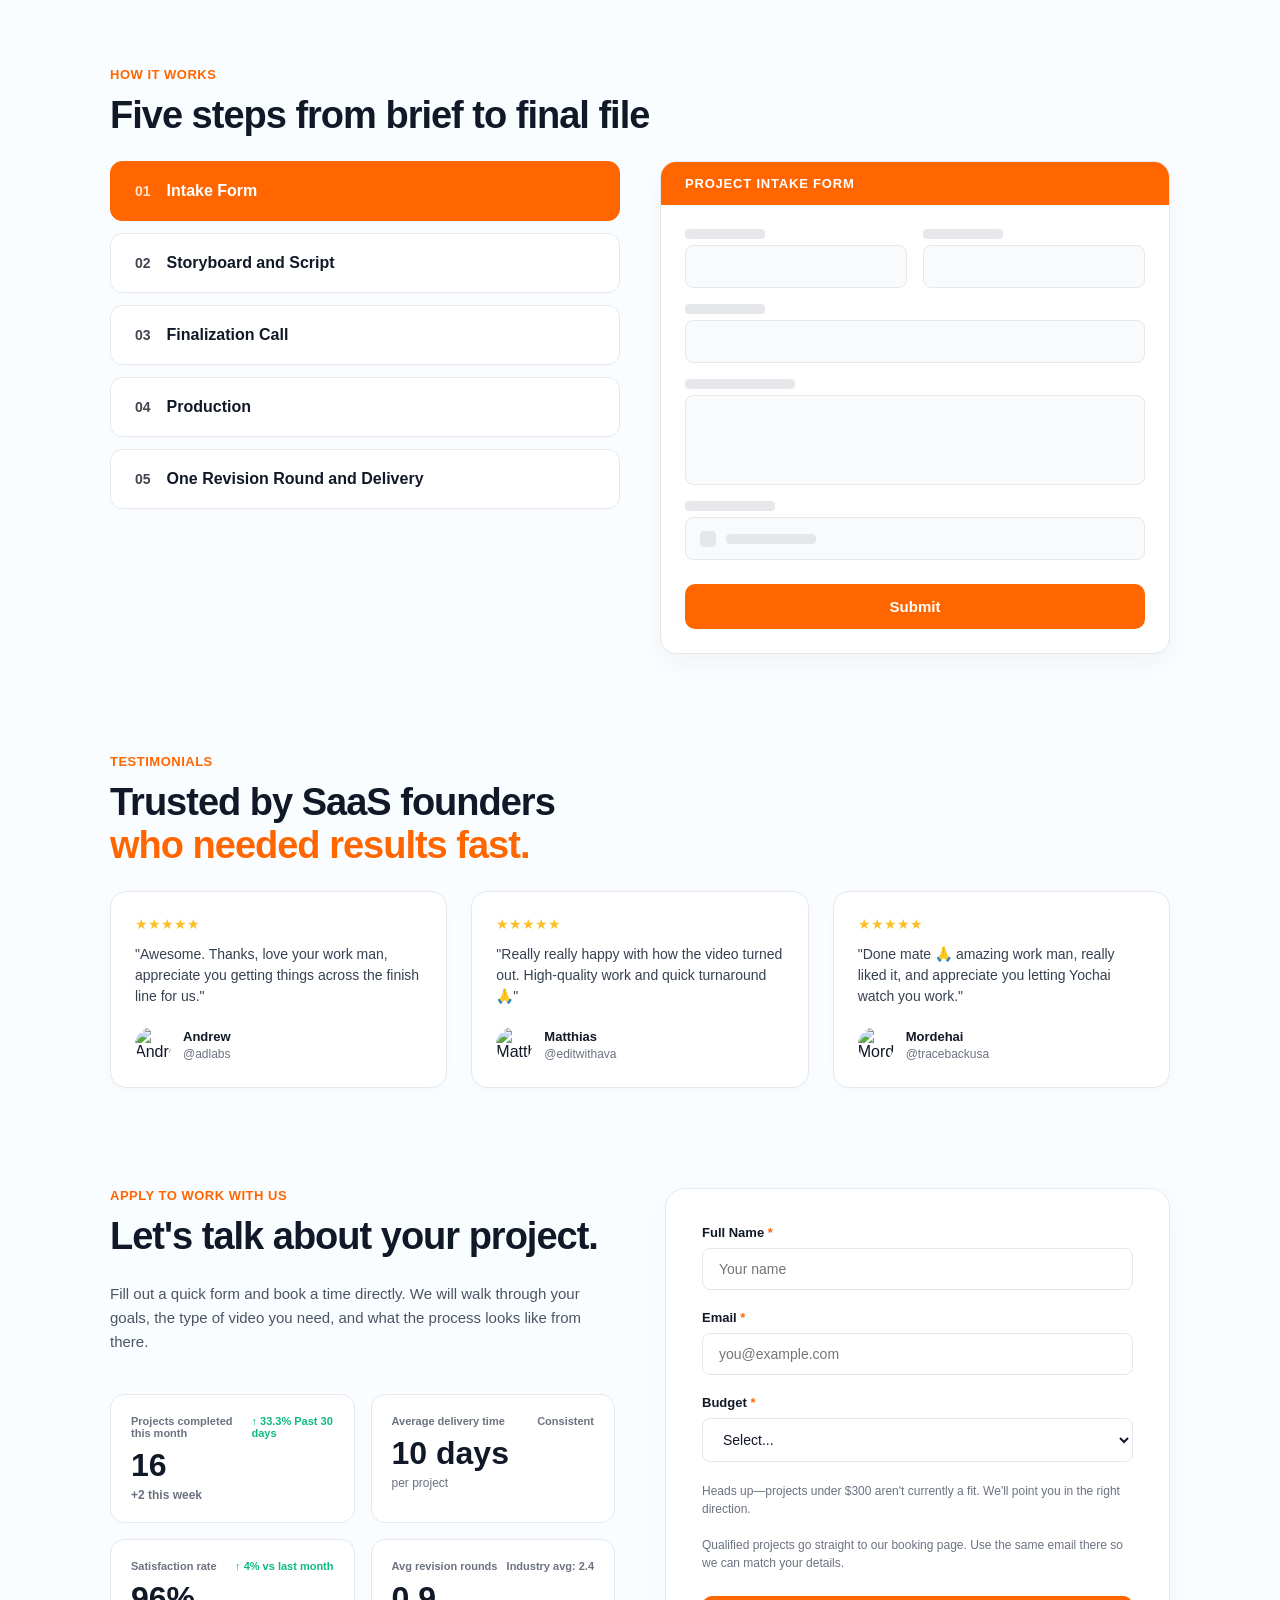
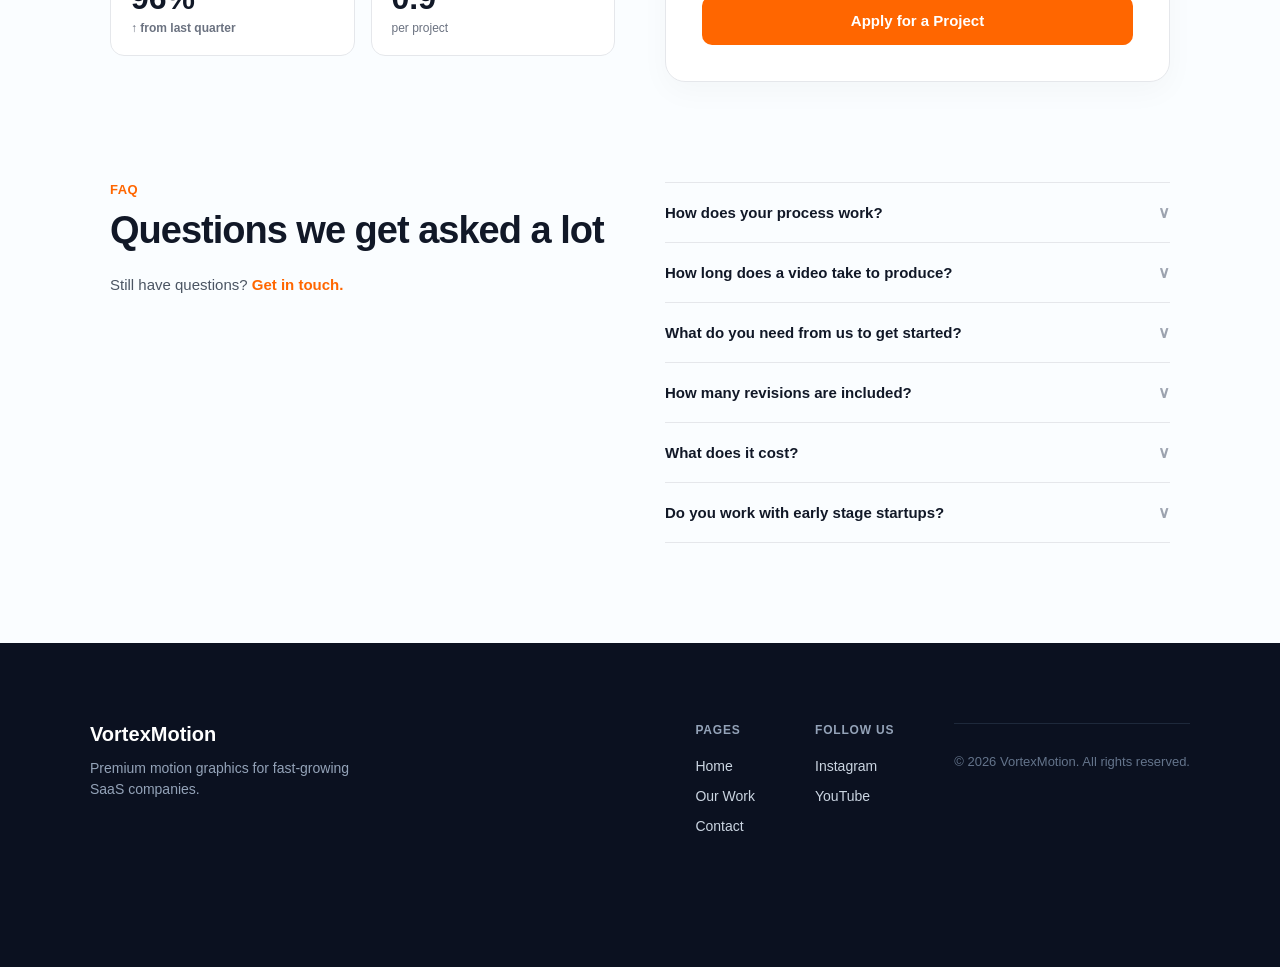
==== commit e82073ee: "Update index.html" ====
--- a/index.html
+++ b/index.html
@@ -993,7 +993,7 @@
       <div class="video-grid">
         <div class="video-card">
           <video class="video-player" controls preload="metadata" loop playsinline>
-            <source src="Desktop/seam rush final.mp4" type="video/mp4" />
+            <source src="seam rush final.mp4" type="video/mp4" />
             Your browser does not support video elements.
           </video>
           <div class="video-info">
@@ -1004,7 +1004,7 @@
 
         <div class="video-card">
           <video class="video-player" controls preload="metadata" loop playsinline>
-            <source src="Desktop/myfitnesspal final.mp4" type="video/mp4" />
+            <source src="myfitnesspal final.mp4" type="video/mp4" />
             Your browser does not support video elements.
           </video>
           <div class="video-info">
@@ -1214,17 +1214,18 @@
               <label>Budget <span>*</span></label>
               <select class="form-control budget-input">
                 <option value="">Select...</option>
-                <option value="under-800">Less than $800</option>
-                <option value="800-1500">$800–$1,500</option>
-                <option value="1500-3000">$1,500–$3,000</option>
-                <option value="3000-4500">$3,000–$4,500</option>
-                <option value="4500+">$4,500+</option>
+                <option value="under-300">Less than $300</option>
+                <option value="400-600">$400-$600</option>
+                <option value="700-900">$700-$900</option>
+                <option value="1000-1500">$1000-$1,500</option>
+                <option value="1600-2000">$1600-$2,000</option>
+                <option value="2000+">$2000+</option>
               </select>
               <div class="error-text budget-error">Please select a budget range.</div>
             </div>
 
             <p class="form-notice">
-              Heads up—projects under $800 aren't currently a fit. We'll point you in the right direction.<br /><br />
+              Heads up—projects under $300 aren't currently a fit. We'll point you in the right direction.<br /><br />
               Qualified projects go straight to our booking page. Use the same email there so we can match your details.
             </p>
 
@@ -1499,4 +1500,4 @@
     });
   </script>
 </body>
-</html>+</html>
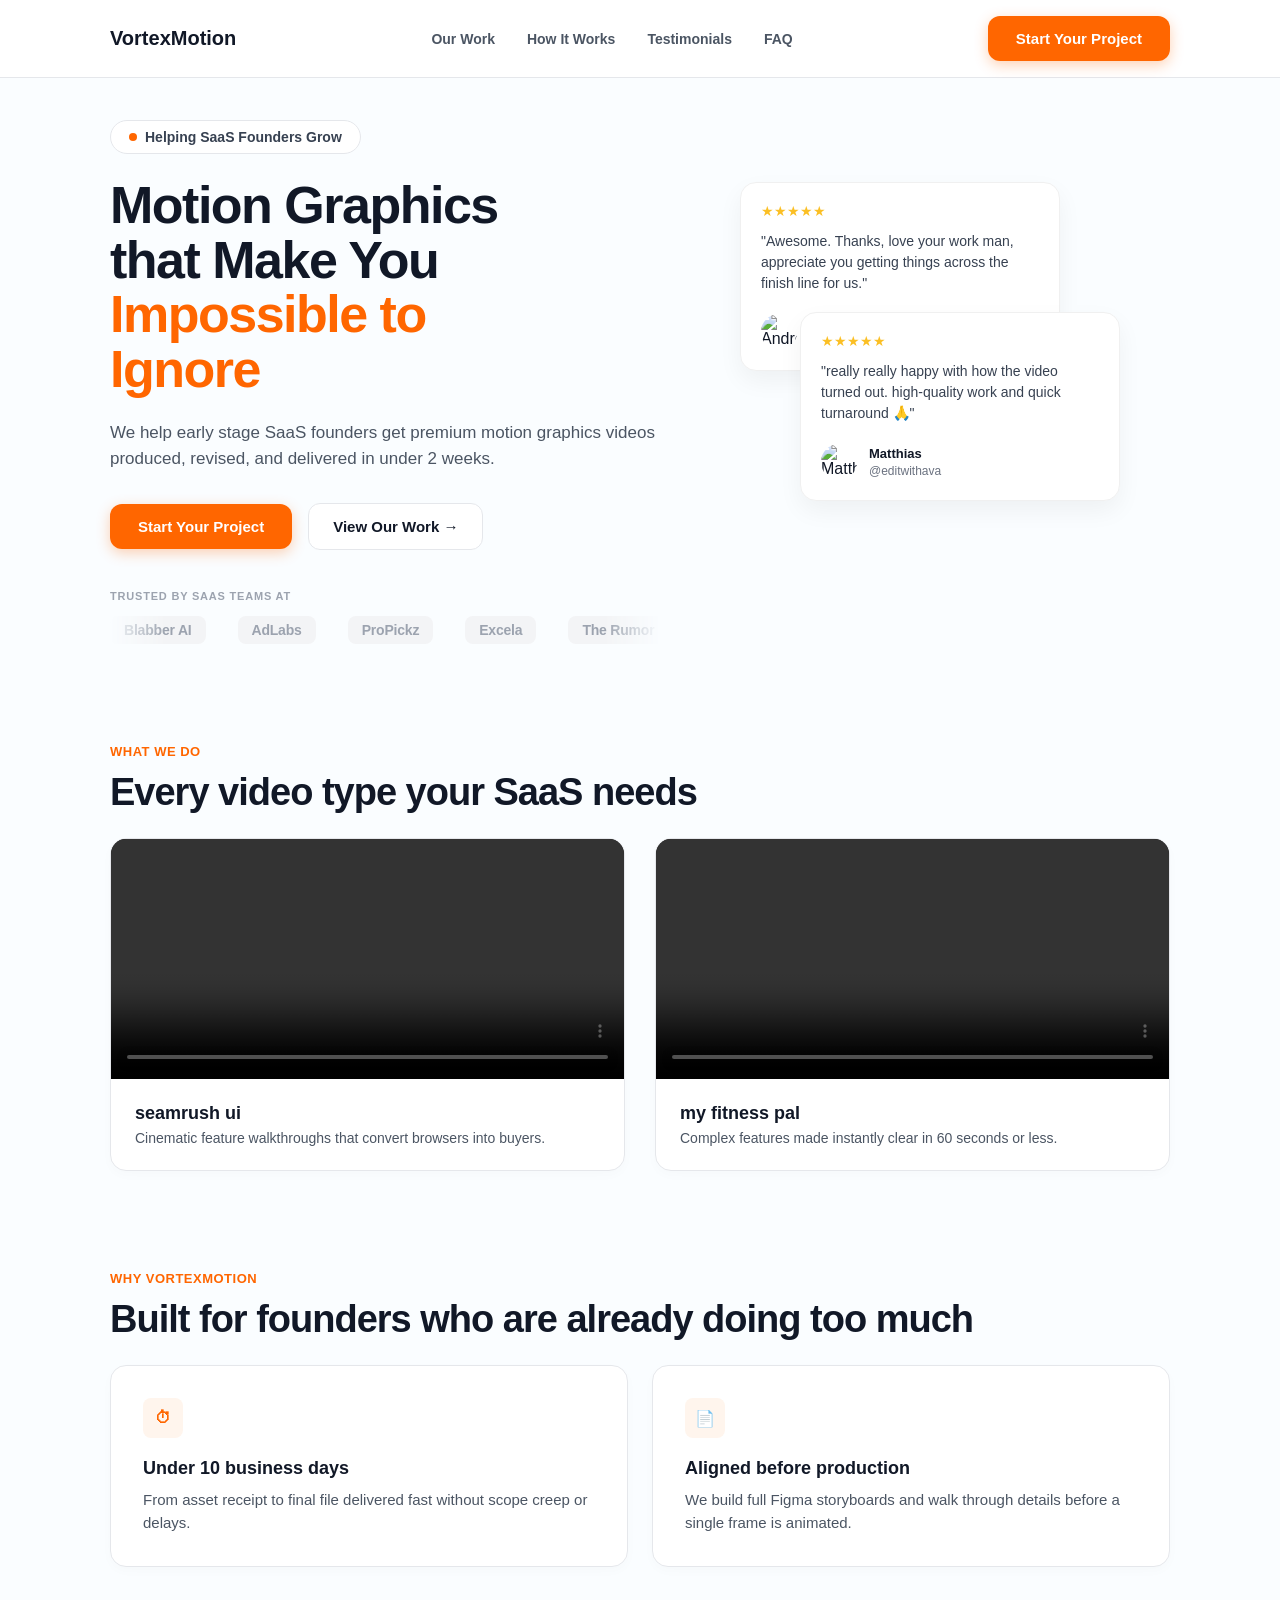
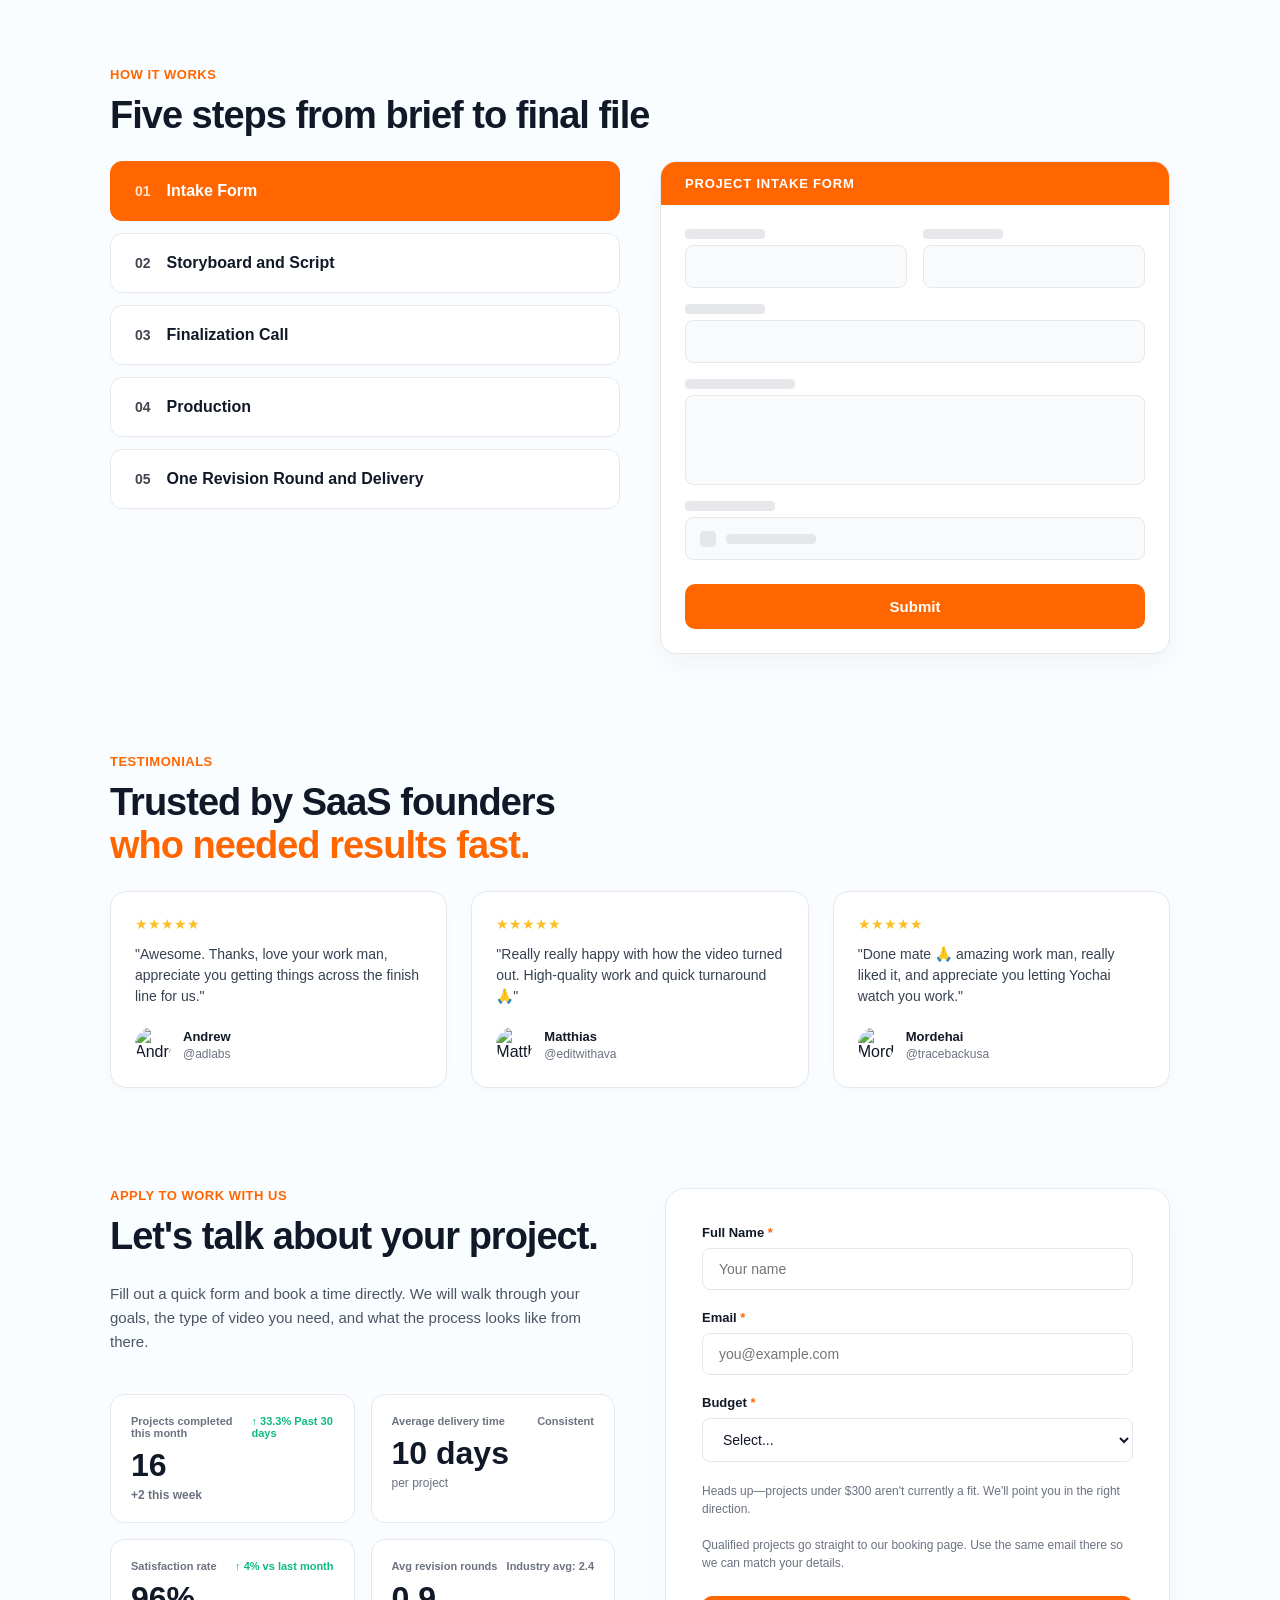
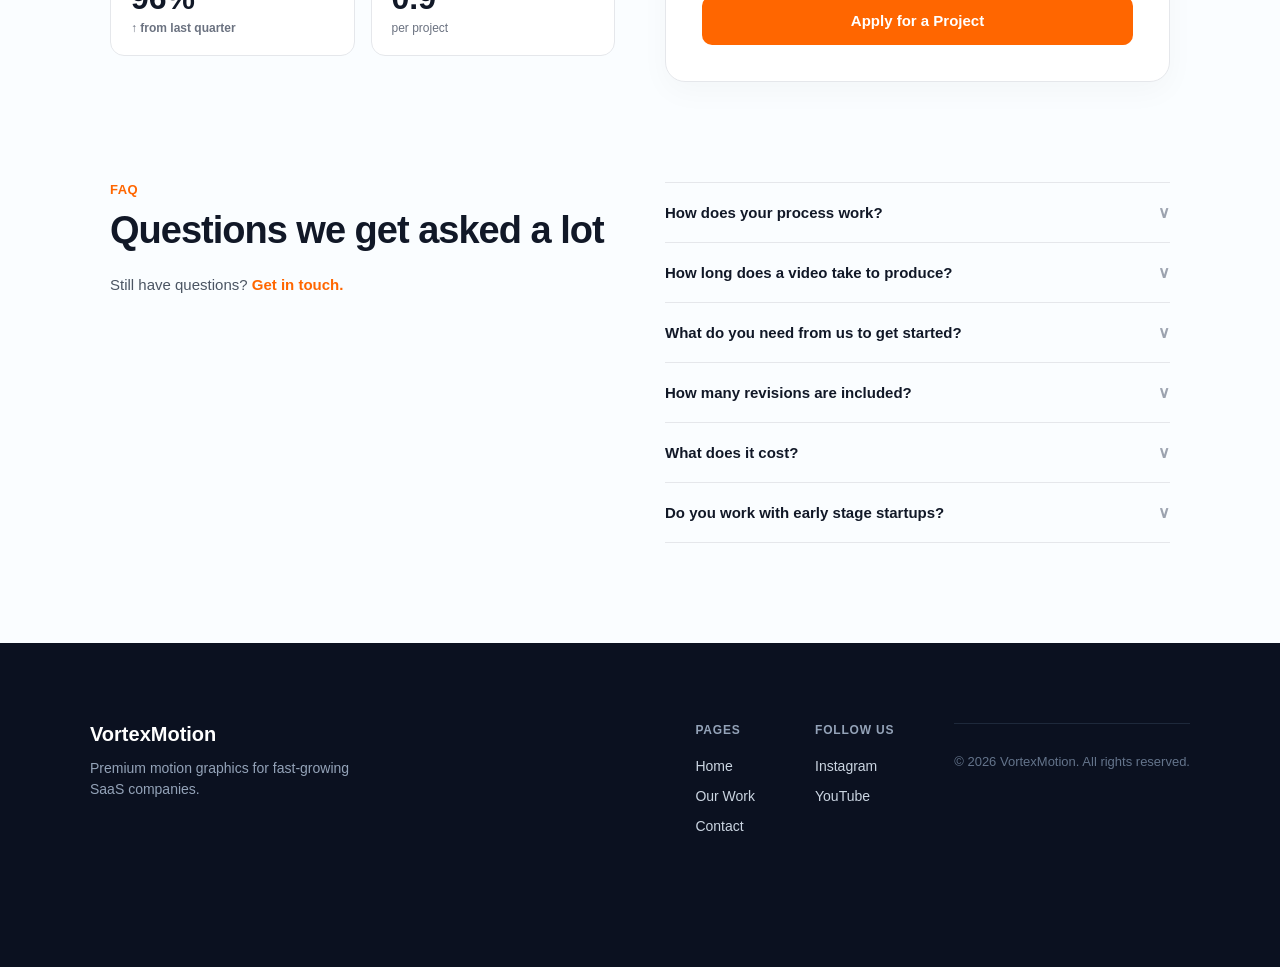
==== commit a6183202: "Update index.html" ====
--- a/index.html
+++ b/index.html
@@ -1210,24 +1210,24 @@
               <div class="error-text email-error">Please type a valid e-mail.</div>
             </div>
 
-            <div class="form-group">
-              <label>Budget <span>*</span></label>
-              <select class="form-control budget-input">
-                <option value="">Select...</option>
-                <option value="under-300">Less than $300</option>
-                <option value="400-600">$400-$600</option>
-                <option value="700-900">$700-$900</option>
-                <option value="1000-1500">$1000-$1,500</option>
-                <option value="1600-2000">$1600-$2,000</option>
-                <option value="2000+">$2000+</option>
-              </select>
-              <div class="error-text budget-error">Please select a budget range.</div>
-            </div>
-
-            <p class="form-notice">
-              Heads up—projects under $300 aren't currently a fit. We'll point you in the right direction.<br /><br />
-              Qualified projects go straight to our booking page. Use the same email there so we can match your details.
-            </p>
+         <div class="form-group">
+  <label>Budget <span>*</span></label>
+  <select class="form-control budget-input">
+    <option value="">Select...</option>
+    <option value="under-300">Less than $300</option>
+    <option value="300-600">$300–$600</option>
+    <option value="600-1000">$600–$1,000</option>
+    <option value="1000-1500">$1,000–$1,500</option>
+    <option value="1500-2000">$1,500–$2,000</option>
+    <option value="2000+">$2,000+</option>
+  </select>
+  <div class="error-text budget-error">Please select a budget range.</div>
+</div>
+
+<p class="form-notice">
+  Heads up—projects under $300 aren't currently a fit. We'll point you in the right direction.<br /><br />
+  Qualified projects go straight to our booking page. Use the same email there so we can match your details.
+</p>
 
             <button type="submit" class="apply-btn">Apply for a Project</button>
           </form>
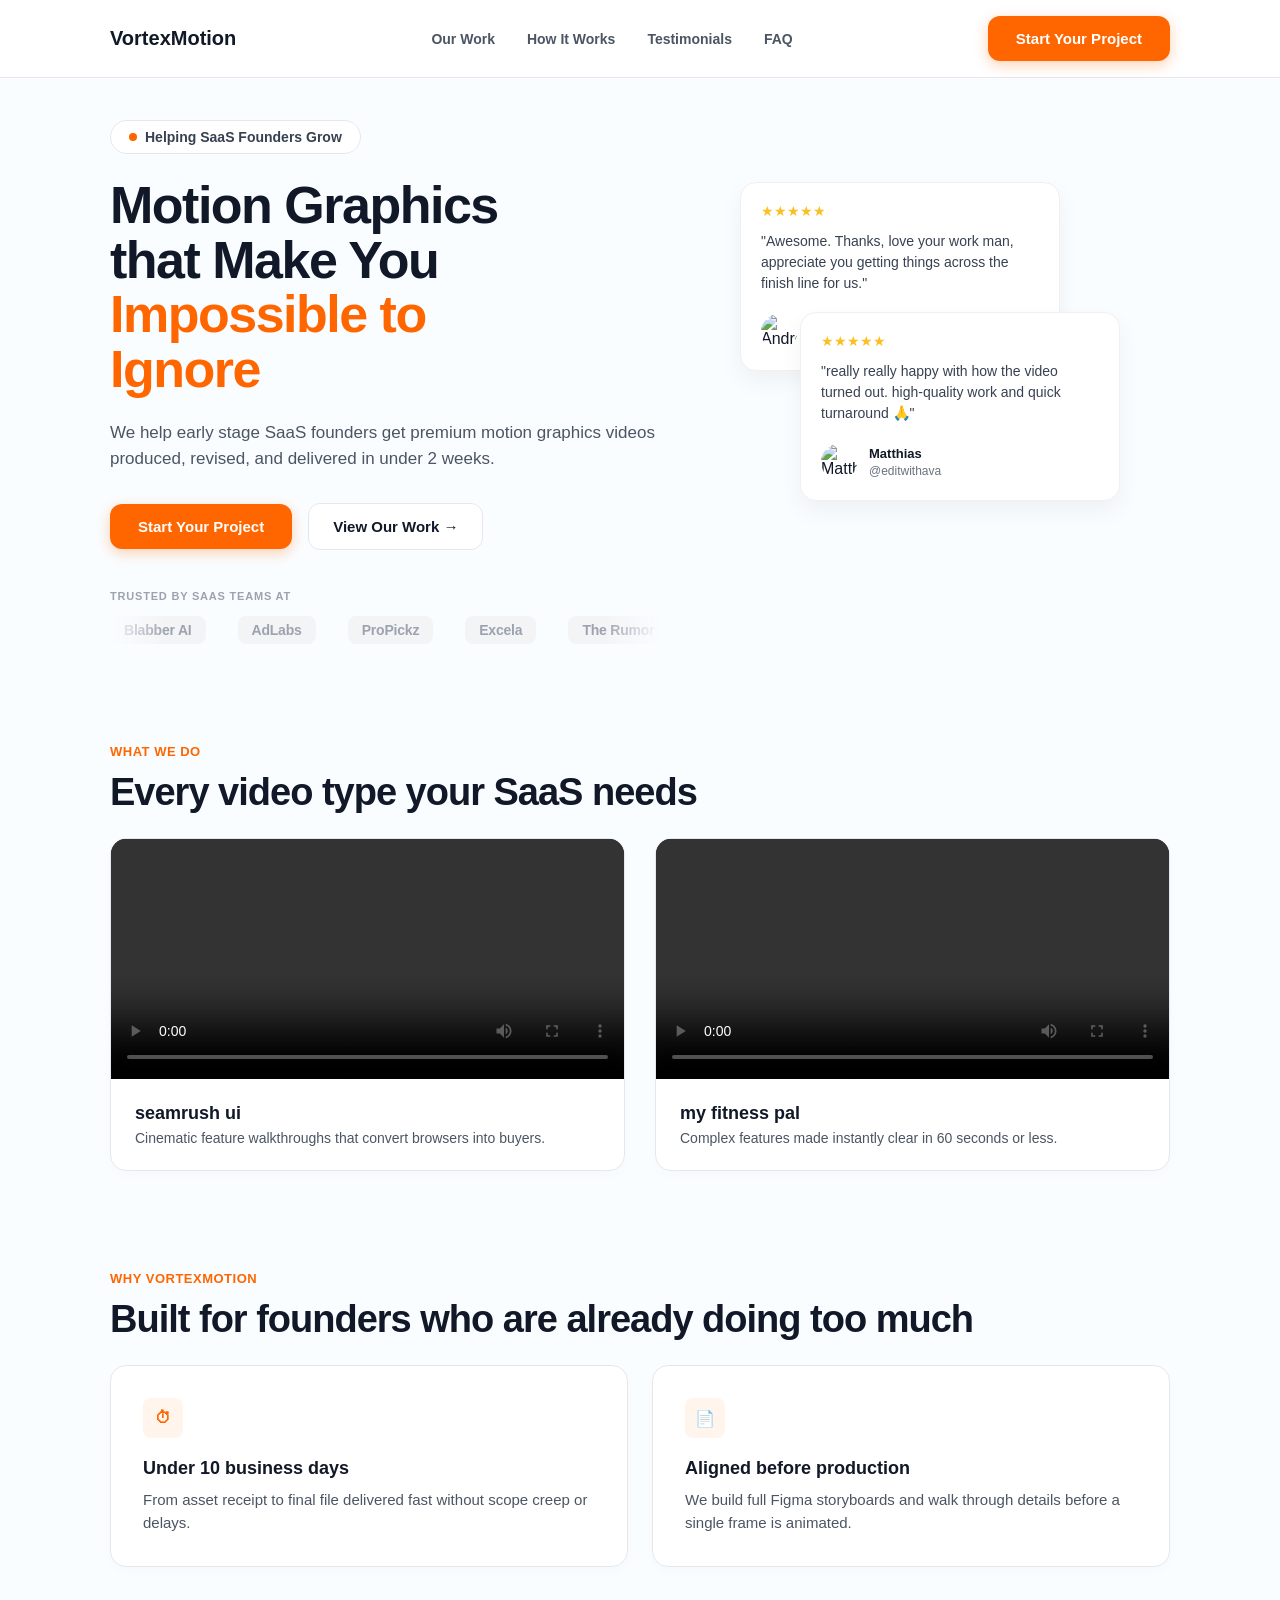
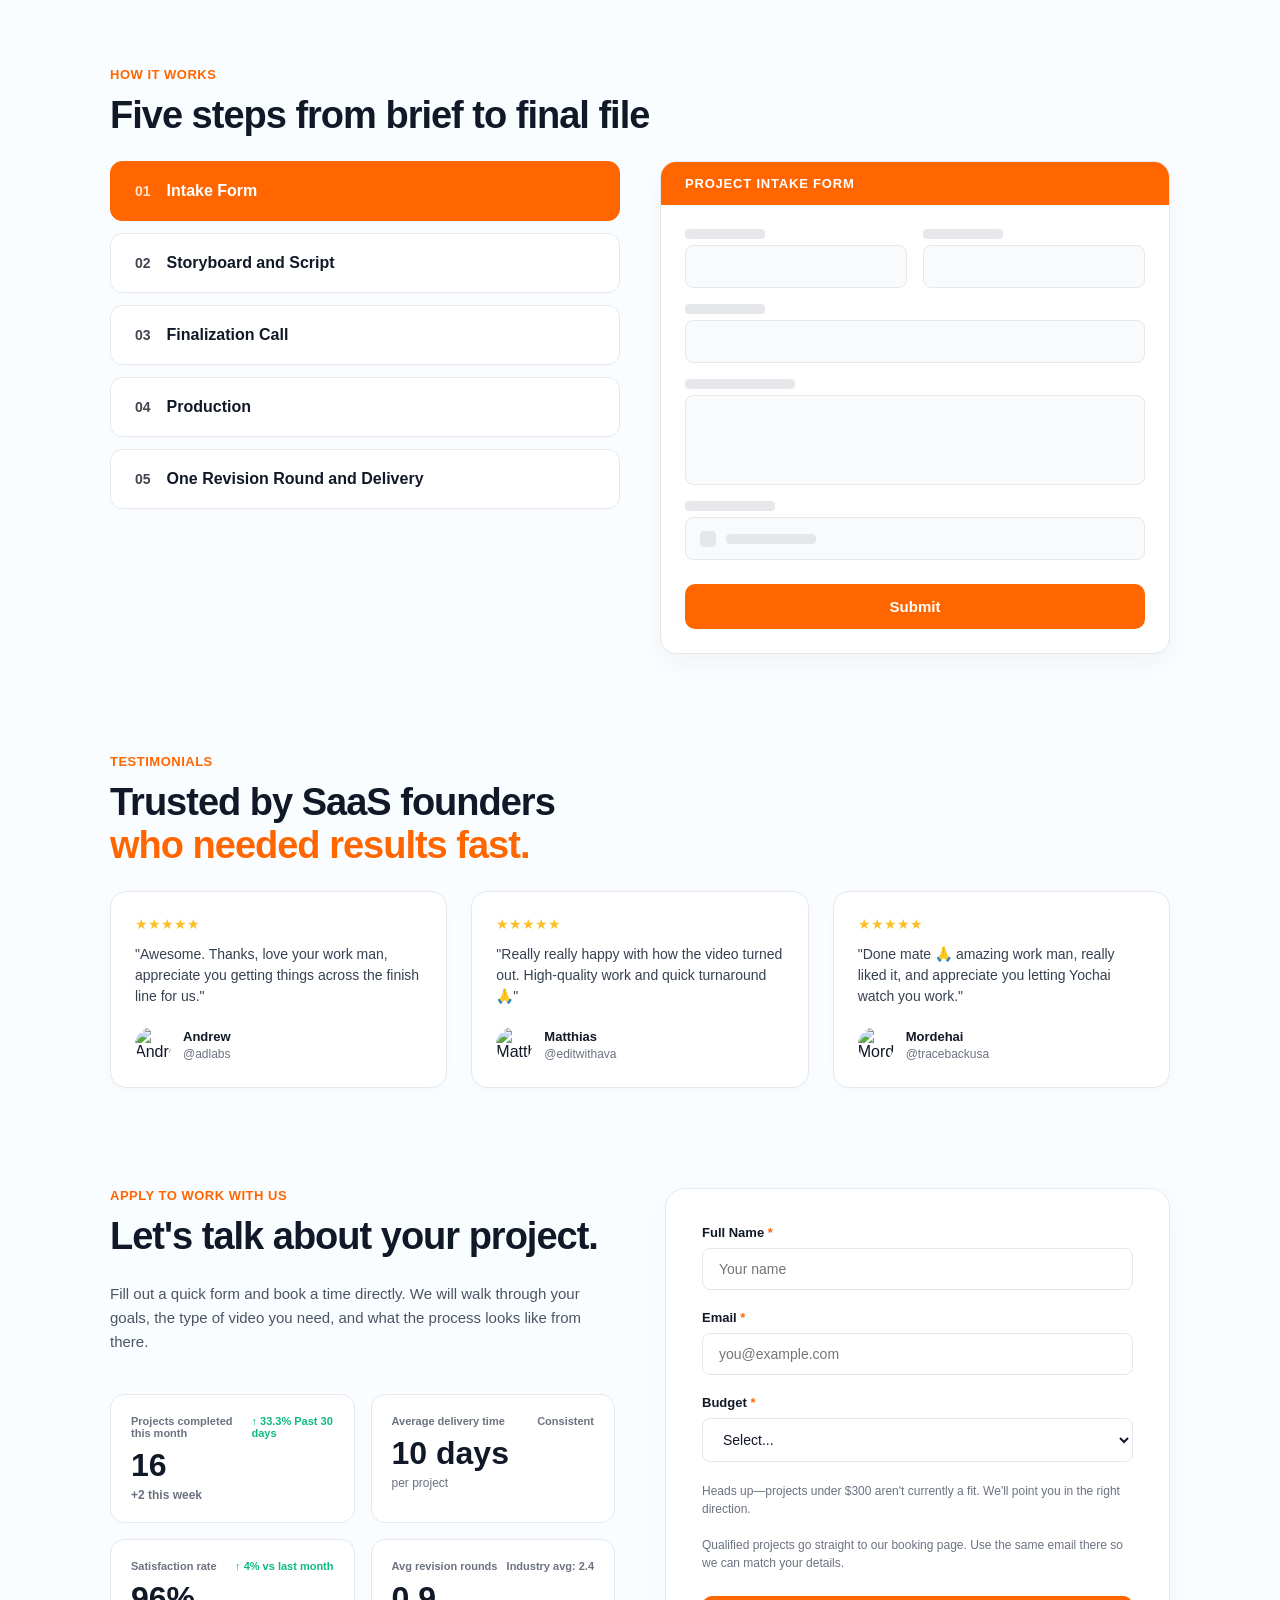
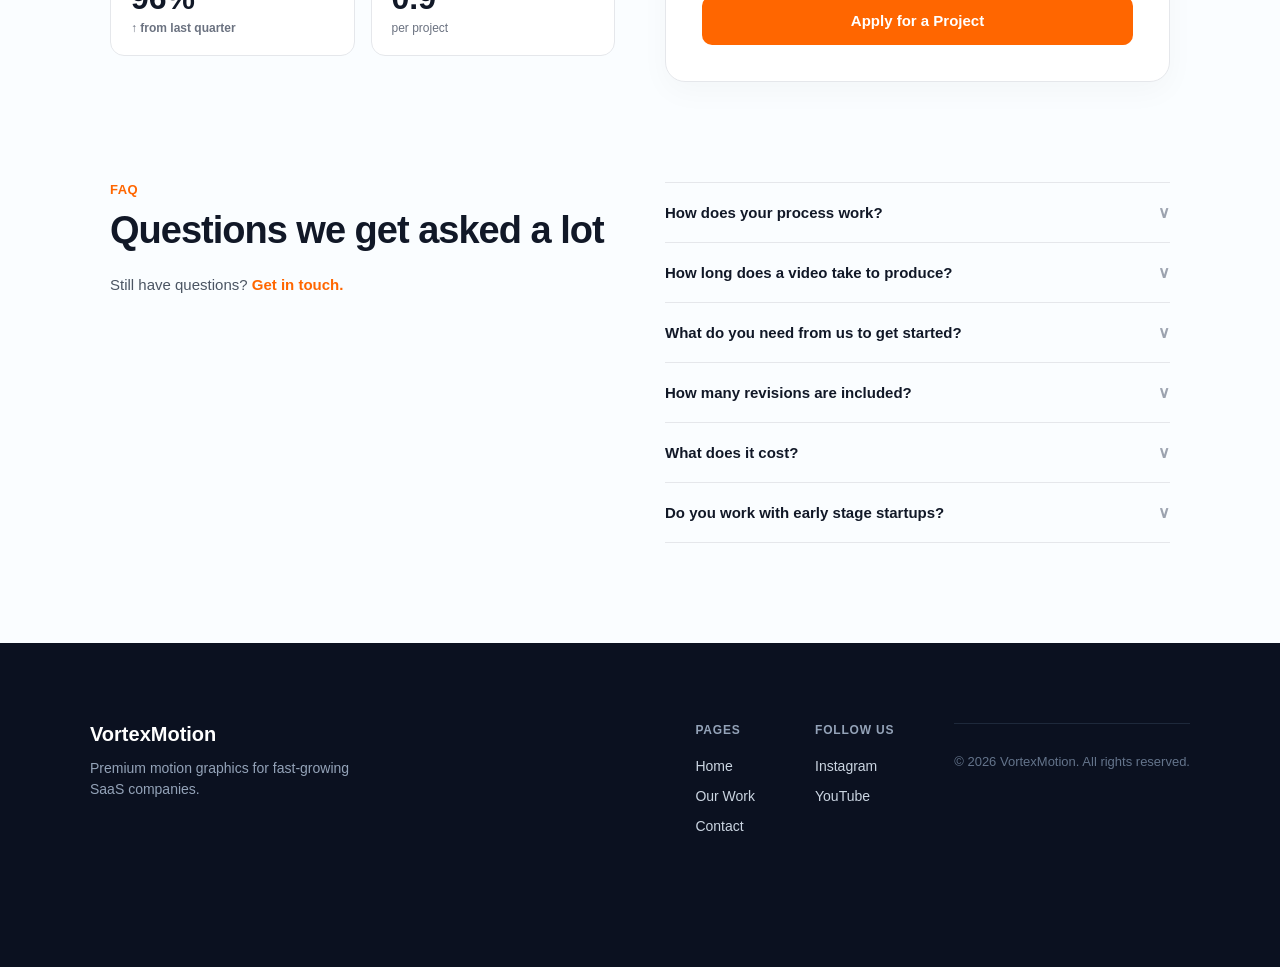
==== commit 47755c41: "Update index.html" ====
--- a/index.html
+++ b/index.html
@@ -1210,7 +1210,7 @@
               <div class="error-text email-error">Please type a valid e-mail.</div>
             </div>
 
-         <div class="form-group">
+    <div class="form-group">
   <label>Budget <span>*</span></label>
   <select class="form-control budget-input">
     <option value="">Select...</option>
